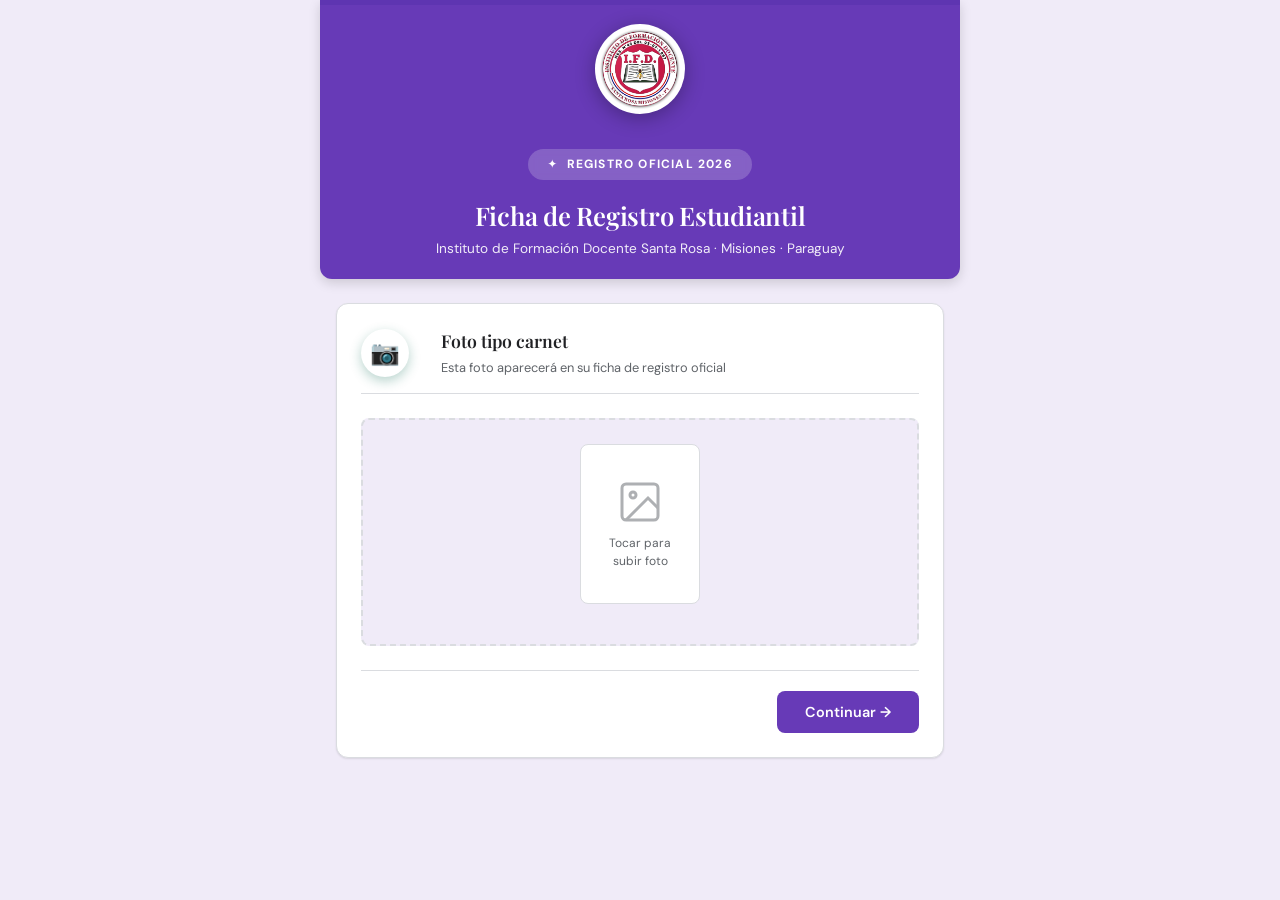
==== index.html @ 24f9da7d "agregado index" ====
<!DOCTYPE html>
<html lang="es">
<head>
    <meta charset="UTF-8">
    <meta name="viewport" content="width=device-width, initial-scale=1.0">
    <title>Ficha de Registro Estudiantil 2026 — IFDSR</title>
    <link rel="preconnect" href="https://fonts.googleapis.com">
    <link rel="preconnect" href="https://fonts.gstatic.com" crossorigin>
    <link href="https://fonts.googleapis.com/css2?family=DM+Sans:wght@400;500;600;700&family=Playfair+Display:wght@600;700&display=swap" rel="stylesheet">
    <link rel="stylesheet" href="Styles/ficha.css">
    <style>
        /* Mejoras adicionales */
        .header-logo {
            width: 90px;
            height: 90px;
            border-radius: 50%;
            object-fit: cover;
            border: 4px solid rgba(255,255,255,0.5);
            background: white;
            box-shadow: 0 4px 20px rgba(0,0,0,0.3);
            margin-bottom: 1rem;
        }
        
        .header-badge {
            display: inline-flex;
            align-items: center;
            gap: 0.5rem;
            background: rgba(255,255,255,0.2);
            padding: 0.4rem 1.2rem;
            border-radius: 9999px;
            font-size: 0.75rem;
            font-weight: 700;
            letter-spacing: 0.1em;
            text-transform: uppercase;
            margin-bottom: 1rem;
            backdrop-filter: blur(4px);
        }
        
        .section-icon {
            width: 48px;
            height: 48px;
            border-radius: 50%;
            background: linear-gradient(135deg, var(--verde), var(--verde-oscuro));
            display: flex;
            align-items: center;
            justify-content: center;
            font-size: 1.5rem;
            margin-right: 1rem;
            box-shadow: 0 4px 12px rgba(15,110,86,0.3);
        }
        
        .foto-upload {
            cursor: pointer;
            transition: transform 0.3s;
        }
        
        .foto-upload:hover {
            transform: scale(1.02);
        }
        
        .btn-primary, .btn-gold {
            position: relative;
            overflow: hidden;
        }
        
        .btn-primary::after, .btn-gold::after {
            content: '';
            position: absolute;
            top: 50%;
            left: 50%;
            width: 0;
            height: 0;
            border-radius: 50%;
            background: rgba(255,255,255,0.3);
            transform: translate(-50%, -50%);
            transition: width 0.6s, height 0.6s;
        }
        
        .btn-primary:active::after, .btn-gold:active::after {
            width: 300px;
            height: 300px;
        }
        
        .field-group {
            animation: slideIn 0.3s ease;
        }
        
        @keyframes slideIn {
            from {
                opacity: 0;
                transform: translateX(-10px);
            }
            to {
                opacity: 1;
                transform: translateX(0);
            }
        }
        
        .success-banner {
            animation: slideDown 0.5s ease;
        }
        
        @keyframes slideDown {
            from {
                opacity: 0;
                transform: translateY(-20px);
            }
            to {
                opacity: 1;
                transform: translateY(0);
            }
        }
        
        .result-card {
            animation: fadeUp 0.5s ease;
        }
        
        @keyframes fadeUp {
            from {
                opacity: 0;
                transform: translateY(30px);
            }
            to {
                opacity: 1;
                transform: translateY(0);
            }
        }
    </style>
</head>
<body>
    <!-- Header -->
    <header class="header">
        <div class="header-logo-wrap">
            <img src="logo-ifd.png" alt="IFDSR Logo" class="header-logo" onerror="this.src='https://via.placeholder.com/90/0F6E56/FFFFFF?text=IFDSR'">
        </div>
        <div class="header-badge">
            <span>✦</span>
            <span>Registro Oficial 2026</span>
        </div>
        <h1>Ficha de Registro Estudiantil</h1>
        <h2>Instituto de Formación Docente Santa Rosa · Misiones · Paraguay</h2>
    </header>

    <!-- Progress Bar -->
    <div class="progress-bar">
        <div class="step-pill active" data-step="1">
            <span>📷</span>
            <span>Foto</span>
        </div>
        <div class="step-connector"></div>
        <div class="step-pill" data-step="2">
            <span>👤</span>
            <span>Personales</span>
        </div>
        <div class="step-connector"></div>
        <div class="step-pill" data-step="3">
            <span>🎓</span>
            <span>Académicos</span>
        </div>
    </div>

    <!-- Main Content -->
    <main class="main">
        <!-- Success Banner -->
        <div class="success-banner" id="successBanner">
            <div class="success-icon">✓</div>
            <div>
                <strong>¡Registro completado exitosamente!</strong><br>
                Revisá tu información y guardá o imprimí esta ficha.
            </div>
        </div>

        <!-- Step 1: Foto -->
        <section class="form-step active" id="step1">
            <div class="section-header">
                <div class="section-icon">📷</div>
                <div>
                    <div class="section-title">Foto tipo carnet</div>
                    <div class="section-sub">Esta foto aparecerá en su ficha de registro oficial</div>
                </div>
            </div>

            <div class="foto-area" id="fotoArea">
                <div class="foto-upload">
                    <input type="file" id="fotoInput" accept="image/jpeg,image/png" capture="user">
                    <img id="fotoPreview" alt="Vista previa">
                    <div class="foto-placeholder">
                        <svg width="48" height="48" viewBox="0 0 24 24" fill="none" stroke="currentColor" stroke-width="1.5">
                            <rect x="3" y="3" width="18" height="18" rx="2" ry="2"></rect>
                            <circle cx="8.5" cy="8.5" r="1.5"></circle>
                            <polyline points="21 15 16 10 5 21"></polyline>
                        </svg>
                        <div>Tocar para<br>subir foto</div>
                    </div>
                </div>
                <div class="foto-hint">
                    <strong>JPG / PNG · 5MB máx.</strong><br>
                    ✅ Fondo neutro (blanco o gris claro)<br>
                    ✅ Buena iluminación · Rostro visible y centrado<br>
                    ✅ Expresión neutra · Sin lentes oscuros ni gorros<br>
                    ✅ Ropa formal o semiformal
                </div>
            </div>

            <div class="nav-buttons">
                <div></div>
                <button type="button" class="btn btn-primary" onclick="nextStep(2)">
                    Continuar →
                </button>
            </div>
        </section>

        <!-- Step 2: Datos Personales -->
        <section class="form-step" id="step2">
            <div class="section-header">
                <div class="section-icon">👤</div>
                <div>
                    <div class="section-title">I. Datos Personales</div>
                    <div class="section-sub">Completar según Cédula de Identidad</div>
                </div>
            </div>

            <form id="formPersonales">
                <div class="field-group">
                    <label>Apellido y nombre completo <span class="req">*</span></label>
                    <input type="text" id="apellidoNombre" required placeholder="Ingrese su nombre completo">
                    <div class="field-error" id="error-apellidoNombre">Este campo es obligatorio</div>
                </div>

                <div class="field-row">
                    <div class="field-group">
                        <label>N.º de Cédula de Identidad <span class="req">*</span></label>
                        <input type="text" id="ci" required placeholder="Ej: 1234567" maxlength="8">
                        <div class="field-error" id="error-ci">Ingrese entre 6 y 8 dígitos</div>
                    </div>
                    <div class="field-group">
                        <label>Edad <span class="req">*</span></label>
                        <input type="number" id="edad" required placeholder="Ej: 20" min="16" max="80">
                        <div class="field-error" id="error-edad">Ingrese su edad (16–80)</div>
                    </div>
                </div>

                <div class="field-group">
                    <label>Fecha de nacimiento <span class="req">*</span></label>
                    <input type="date" id="fechaNacimiento" required>
                    <div class="field-error" id="error-fechaNacimiento">Seleccione su fecha de nacimiento</div>
                </div>

                <div class="field-group">
                    <label>Sexo <span class="req">*</span></label>
                    <div class="radio-group">
                        <div class="radio-option">
                            <input type="radio" id="sexoFemenino" name="sexo" value="Femenino">
                            <label for="sexoFemenino">
                                <span class="radio-dot"></span>
                                Femenino
                            </label>
                        </div>
                        <div class="radio-option">
                            <input type="radio" id="sexoMasculino" name="sexo" value="Masculino">
                            <label for="sexoMasculino">
                                <span class="radio-dot"></span>
                                Masculino
                            </label>
                        </div>
                    </div>
                    <div class="field-error" id="error-sexo">Seleccione una opción</div>
                </div>

                <div class="field-row">
                    <div class="field-group">
                        <label>Nacionalidad <span class="req">*</span></label>
                        <input type="text" id="nacionalidad" required placeholder="Ej: Paraguaya">
                        <div class="field-error" id="error-nacionalidad">Ingrese su nacionalidad</div>
                    </div>
                    <div class="field-group">
                        <label>Ciudad / Distrito <span class="req">*</span></label>
                        <input type="text" id="ciudad" required placeholder="Ej: Santa Rosa">
                        <div class="field-error" id="error-ciudad">Ingrese su ciudad</div>
                    </div>
                </div>

                <div class="field-group">
                    <label>Departamento <span class="req">*</span></label>
                    <select id="departamento" required>
                        <option value="">— Seleccionar —</option>
                        <option value="Alto Paraná">Alto Paraná</option>
                        <option value="Amambay">Amambay</option>
                        <option value="Boquerón">Boquerón</option>
                        <option value="Caaguazú">Caaguazú</option>
                        <option value="Caazapá">Caazapá</option>
                        <option value="Canindeyú">Canindeyú</option>
                        <option value="Capital (Asunción)">Capital (Asunción)</option>
                        <option value="Concepción">Concepción</option>
                        <option value="Cordillera">Cordillera</option>
                        <option value="Guairá">Guairá</option>
                        <option value="Itapúa">Itapúa</option>
                        <option value="Misiones">Misiones</option>
                        <option value="Ñeembucú">Ñeembucú</option>
                        <option value="Paraguarí">Paraguarí</option>
                        <option value="Presidente Hayes">Presidente Hayes</option>
                        <option value="San Pedro">San Pedro</option>
                    </select>
                    <div class="field-error" id="error-departamento">Seleccione su departamento</div>
                </div>

                <div class="field-group">
                    <label>Número de celular <span class="req">*</span></label>
                    <input type="tel" id="celular" required placeholder="Ej: 0981 123 456">
                    <div class="field-error" id="error-celular">Ingrese su número de celular</div>
                </div>

                <div class="field-group">
                    <label>Correo electrónico personal <span class="req">*</span></label>
                    <input type="email" id="emailPersonal" required placeholder="ejemplo@correo.com">
                    <div class="field-error" id="error-emailPersonal">Ingrese un correo válido</div>
                </div>

                <div class="field-group">
                    <label>Correo institucional <span style="color: var(--texto-muted); font-weight: 400;">(si ya posee)</span></label>
                    <input type="email" id="emailInstitucional" placeholder="ejemplo@ifdsr.edu.py">
                </div>

                <div class="nav-buttons">
                    <button type="button" class="btn btn-outline" onclick="prevStep(1)">
                        ← Volver
                    </button>
                    <button type="button" class="btn btn-primary" onclick="nextStep(3)">
                        Continuar →
                    </button>
                </div>
            </form>
        </section>

        <!-- Step 3: Datos Académicos -->
        <section class="form-step" id="step3">
            <div class="section-header">
                <div class="section-icon">🎓</div>
                <div>
                    <div class="section-title">II. Datos Académicos</div>
                    <div class="section-sub">Seleccione su carrera, cohorte y turno</div>
                </div>
            </div>

            <form id="formAcademicos">
                <div class="field-group">
                    <label>Carrera <span class="req">*</span></label>
                    <select id="carrera" required>
                        <option value="">— Seleccionar carrera —</option>
                        <option value="Profesorado EEB 1.º y 2.º Ciclo">Profesorado EEB 1.º y 2.º Ciclo</option>
                        <option value="Profesorado de Educación Física y Salud">Profesorado de Educación Física y Salud</option>
                        <option value="Especialización en Ciencias Naturales">Especialización en Ciencias Naturales</option>
                        <option value="Especialización en Artes — Cohorte 2025-2026">Especialización en Artes — Cohorte 2025-2026</option>
                        <option value="Especialización en Artes — Cohorte 2026-2027">Especialización en Artes — Cohorte 2026-2027</option>
                        <option value="Especialización en Matemáticas">Especialización en Matemáticas</option>
                        <option value="Habilitación Pedagógica para Profesionales — Cohorte 2025-2026">Habilitación Pedagógica para Profesionales — Cohorte 2025-2026</option>
                        <option value="Habilitación Pedagógica para Profesionales — Cohorte 2026-2027">Habilitación Pedagógica para Profesionales — Cohorte 2026-2027</option>
                        <option value="Técnico en Gestión Educativa">Técnico en Gestión Educativa</option>
                        <option value="Técnico Docente en Integración Pedagógica TIC">Técnico Docente en Integración Pedagógica TIC</option>
                    </select>
                    <div class="field-error" id="error-carrera">Seleccione su carrera</div>
                </div>

                <div class="field-group">
                    <label>Cohorte <span class="req">*</span></label>
                    <div class="radio-group">
                        <div class="radio-option">
                            <input type="radio" id="cohorte2025" name="cohorte" value="2025-2026">
                            <label for="cohorte2025">
                                <span class="radio-dot"></span>
                                2025-2026
                            </label>
                        </div>
                        <div class="radio-option">
                            <input type="radio" id="cohorte2026" name="cohorte" value="2026-2027">
                            <label for="cohorte2026">
                                <span class="radio-dot"></span>
                                2026-2027
                            </label>
                        </div>
                    </div>
                    <div class="field-error" id="error-cohorte">Seleccione una cohorte</div>
                </div>

                <div class="field-group">
                    <label>Turno <span class="req">*</span></label>
                    <div class="radio-group">
                        <div class="radio-option">
                            <input type="radio" id="turnoTarde" name="turno" value="Tarde">
                            <label for="turnoTarde">
                                <span class="radio-dot"></span>
                                Tarde
                            </label>
                        </div>
                        <div class="radio-option">
                            <input type="radio" id="turnoNoche" name="turno" value="Noche">
                            <label for="turnoNoche">
                                <span class="radio-dot"></span>
                                Noche
                            </label>
                        </div>
                        <div class="radio-option">
                            <input type="radio" id="turnoTardeNoche" name="turno" value="Tarde/Noche">
                            <label for="turnoTardeNoche">
                                <span class="radio-dot"></span>
                                Tarde/Noche
                            </label>
                        </div>
                    </div>
                    <div class="field-error" id="error-turno">Seleccione un turno</div>
                </div>

                <div class="nav-buttons">
                    <button type="button" class="btn btn-outline" onclick="prevStep(2)">
                        ← Volver
                    </button>
                    <button type="button" class="btn btn-gold" id="btnConfirmar" onclick="confirmarRegistro()">
                        ✓ Confirmar registro
                    </button>
                </div>
            </form>
        </section>

        <!-- Result Card -->
        <div class="result-card" id="resultCard">
            <div class="result-header">
                <img id="resultFoto" class="result-foto" src="" alt="Foto">
                <div class="result-info">
                    <div class="result-name" id="resultNombre"></div>
                    <div class="result-ci" id="resultCI"></div>
                    <div class="result-carrera" id="resultCarrera"></div>
                </div>
            </div>
            <div class="result-body">
                <div class="result-section-title">Datos Personales</div>
                <div class="result-grid">
                    <div class="result-field">
                        <label>C.I.</label>
                        <p id="resCI"></p>
                    </div>
                    <div class="result-field">
                        <label>Fecha Nac.</label>
                        <p id="resFechaNac"></p>
                    </div>
                    <div class="result-field">
                        <label>Edad</label>
                        <p id="resEdad"></p>
                    </div>
                    <div class="result-field">
                        <label>Sexo</label>
                        <p id="resSexo"></p>
                    </div>
                    <div class="result-field">
                        <label>Nacionalidad</label>
                        <p id="resNacionalidad"></p>
                    </div>
                    <div class="result-field">
                        <label>Ciudad</label>
                        <p id="resCiudad"></p>
                    </div>
                    <div class="result-field">
                        <label>Departamento</label>
                        <p id="resDepartamento"></p>
                    </div>
                    <div class="result-field">
                        <label>Celular</label>
                        <p id="resCelular"></p>
                    </div>
                    <div class="result-field">
                        <label>Email</label>
                        <p id="resEmail"></p>
                    </div>
                </div>

                <div class="result-section-title">Datos Académicos</div>
                <div class="result-grid">
                    <div class="result-field">
                        <label>Carrera</label>
                        <p id="resCarrera"></p>
                    </div>
                    <div class="result-field">
                        <label>Cohorte</label>
                        <p id="resCohorte"></p>
                    </div>
                    <div class="result-field">
                        <label>Turno</label>
                        <p id="resTurno"></p>
                    </div>
                </div>
            </div>
            <div class="result-actions">
                <button type="button" class="btn btn-outline" onclick="nuevaFicha()">
                    ✏️ Nueva ficha
                </button>
                <button type="button" class="btn btn-primary" onclick="imprimirFicha()">
                    🖨️ Imprimir ficha
                </button>
            </div>
            <div class="print-note">
                Instituto de Formación Docente Santa Rosa · Misiones, Paraguay · Registro 2026
            </div>
        </div>
    </main>

    <script>
        // ============================================
        // CONFIGURACIÓN - REEMPLAZAR CON TU URL
        // ============================================
        const SCRIPT_URL = 'https://script.google.com/macros/s/TU_ID_DE_SCRIPT_AQUI/exec';
        
        let currentStep = 1;
        let fotoBase64 = '';

        // ============================================
        // NAVEGACIÓN
        // ============================================
        function nextStep(step) {
            if (step === 2 && !validateStep1()) return;
            if (step === 3 && !validateStep2()) return;

            document.querySelectorAll('.form-step').forEach(s => s.classList.remove('active'));
            document.querySelectorAll('.step-pill').forEach(p => {
                p.classList.remove('active', 'done');
                if (parseInt(p.dataset.step) < step) p.classList.add('done');
                if (parseInt(p.dataset.step) === step) p.classList.add('active');
            });

            document.getElementById('step' + step).classList.add('active');
            currentStep = step;
            window.scrollTo({ top: 0, behavior: 'smooth' });
        }

        function prevStep(step) {
            nextStep(step);
        }

        // ============================================
        // VALIDACIÓN
        // ============================================
        function validateStep1() {
            if (!fotoBase64) {
                alert('Por favor, subí una foto');
                return false;
            }
            return true;
        }

        function validateStep2() {
            let valid = true;
            const fields = ['apellidoNombre', 'ci', 'edad', 'fechaNacimiento', 'sexo', 'nacionalidad', 'ciudad', 'departamento', 'celular', 'emailPersonal'];
            
            fields.forEach(field => {
                const input = document.getElementById(field);
                const error = document.getElementById('error-' + field);
                
                if (field === 'sexo') {
                    if (!document.querySelector('input[name="sexo"]:checked')) {
                        error.classList.add('show');
                        valid = false;
                    } else {
                        error.classList.remove('show');
                    }
                } else {
                    if (!input.value.trim()) {
                        error.classList.add('show');
                        input.classList.add('invalid');
                        valid = false;
                    } else {
                        error.classList.remove('show');
                        input.classList.remove('invalid');
                    }
                }
            });

            return valid;
        }

        // ============================================
        // FOTO UPLOAD
        // ============================================
        document.getElementById('fotoInput').addEventListener('change', function(e) {
            const file = e.target.files[0];
            if (!file) return;

            if (file.size > 5 * 1024 * 1024) {
                alert('La foto no debe superar los 5MB');
                return;
            }

            const reader = new FileReader();
            reader.onload = function(e) {
                fotoBase64 = e.target.result;
                const preview = document.getElementById('fotoPreview');
                preview.src = fotoBase64;
                document.getElementById('fotoArea').classList.add('has-photo');
            };
            reader.readAsDataURL(file);
        });

        // ============================================
        // CONFIRMAR REGISTRO
        // ============================================
        async function confirmarRegistro() {
            if (!validateStep3()) return;

            const btn = document.getElementById('btnConfirmar');
            const originalText = btn.innerHTML;
            btn.innerHTML = '<span class="spinner"></span> Guardando...';
            btn.disabled = true;

            const data = {
                action: 'registrarEstudiante',
                foto: fotoBase64,
                apellidoNombre: document.getElementById('apellidoNombre').value,
                ci: document.getElementById('ci').value,
                edad: document.getElementById('edad').value,
                fechaNacimiento: document.getElementById('fechaNacimiento').value,
                sexo: document.querySelector('input[name="sexo"]:checked').value,
                nacionalidad: document.getElementById('nacionalidad').value,
                ciudad: document.getElementById('ciudad').value,
                departamento: document.getElementById('departamento').value,
                celular: document.getElementById('celular').value,
                emailPersonal: document.getElementById('emailPersonal').value,
                emailInstitucional: document.getElementById('emailInstitucional').value,
                carrera: document.getElementById('carrera').value,
                cohorte: document.querySelector('input[name="cohorte"]:checked').value,
                turno: document.querySelector('input[name="turno"]:checked').value
            };

            try {
                const response = await fetch(SCRIPT_URL, {
                    method: 'POST',
                    body: JSON.stringify(data)
                });

                const result = await response.json();

                if (result.success) {
                    mostrarResultado(data);
                    document.getElementById('successBanner').classList.add('show');
                } else {
                    alert('Error: ' + result.message);
                }
            } catch (error) {
                alert('Error de conexión: ' + error.message);
            } finally {
                btn.innerHTML = originalText;
                btn.disabled = false;
            }
        }

        function validateStep3() {
            let valid = true;
            const fields = ['carrera', 'cohorte', 'turno'];
            
            fields.forEach(field => {
                if (field === 'cohorte' || field === 'turno') {
                    if (!document.querySelector('input[name="' + field + '"]:checked')) {
                        document.getElementById('error-' + field).classList.add('show');
                        valid = false;
                    } else {
                        document.getElementById('error-' + field).classList.remove('show');
                    }
                } else {
                    if (!document.getElementById(field).value) {
                        document.getElementById('error-' + field).classList.add('show');
                        valid = false;
                    } else {
                        document.getElementById('error-' + field).classList.remove('show');
                    }
                }
            });

            return valid;
        }

        function mostrarResultado(data) {
            document.getElementById('resultFoto').src = data.foto;
            document.getElementById('resultNombre').textContent = data.apellidoNombre;
            document.getElementById('resultCI').textContent = 'C.I.: ' + data.ci;
            document.getElementById('resultCarrera').textContent = data.carrera;

            document.getElementById('resCI').textContent = data.ci;
            document.getElementById('resFechaNac').textContent = formatDate(data.fechaNacimiento);
            document.getElementById('resEdad').textContent = data.edad;
            document.getElementById('resSexo').textContent = data.sexo;
            document.getElementById('resNacionalidad').textContent = data.nacionalidad;
            document.getElementById('resCiudad').textContent = data.ciudad;
            document.getElementById('resDepartamento').textContent = data.departamento;
            document.getElementById('resCelular').textContent = data.celular;
            document.getElementById('resEmail').textContent = data.emailPersonal;
            document.getElementById('resCarrera').textContent = data.carrera;
            document.getElementById('resCohorte').textContent = data.cohorte;
            document.getElementById('resTurno').textContent = data.turno;

            document.querySelectorAll('.form-step').forEach(s => s.style.display = 'none');
            document.querySelector('.progress-bar').style.display = 'none';
            document.getElementById('resultCard').classList.add('show');
            
            window.scrollTo({ top: 0, behavior: 'smooth' });
        }

        function formatDate(dateStr) {
            const [year, month, day] = dateStr.split('-');
            return day + '/' + month + '/' + year;
        }

        function nuevaFicha() {
            location.reload();
        }

        function imprimirFicha() {
            window.print();
        }

        // ============================================
        // VALIDACIONES EN TIEMPO REAL
        // ============================================
        document.querySelectorAll('input, select, textarea').forEach(input => {
            input.addEventListener('input', function() {
                this.classList.remove('invalid');
                const error = document.getElementById('error-' + this.id);
                if (error) error.classList.remove('show');
            });
        });
    </script>
</body>
</html>
---- Styles/ficha.css ----
/* ============================================
IFDSR — Ficha de Registro Estudiantil 2026
Estilo Google Forms - Compacto y Profesional
============================================ */

/* ── VARIABLES GLOBALES ── */
:root {
  --google-purple:     #673ab7;
  --google-purple-dark:#5e35b1;
  --google-bg:         #f0ebf8;
  --texto:             #202124;
  --texto-muted:       #5f6368;
  --borde:             #dadce0;
  --fondo:             #ffffff;
  --error:             #d93025;
  --success:           #188038;
  --shadow:            0 1px 2px rgba(0,0,0,0.1);
  --shadow-lg:         0 4px 12px rgba(0,0,0,0.15);
  --radius:            8px;
  --radius-lg:         12px;
  --font-sans:         'DM Sans', system-ui, -apple-system, sans-serif;
  --font-serif:        'Playfair Display', Georgia, serif;
  }
  
  /* ── RESET ── */
  *, *::before, *::after { box-sizing: border-box; margin: 0; padding: 0; }
  html { scroll-behavior: smooth; }
  body {
  font-family: var(--font-sans);
  background: var(--google-bg);
  color: var(--texto);
  line-height: 1.5;
  }
  
  /* ── HEADER COMPACTO - Estilo Google Forms ── */
  .header {
  background: var(--google-purple);
  color: white;
  padding: 1.5rem 2rem 1.25rem;
  border-radius: 0 0 var(--radius-lg) var(--radius-lg);
  text-align: center;
  margin: 0 auto 1.5rem;
  box-shadow: var(--shadow-lg);
  max-width: 640px;
  position: relative;
  }
  
  .header::before {
  content: '';
  position: absolute;
  top: 0;
  left: 0;
  right: 0;
  height: 5px;
  background: var(--google-purple-dark);
  }
  
  .header-logo-wrap {
  margin-bottom: 0.75rem;
  }
  
  .header-logo {
  width: 60px;
  height: 60px;
  border-radius: 50%;
  object-fit: cover;
  border: 3px solid rgba(255,255,255,0.9);
  background: white;
  box-shadow: 0 2px 8px rgba(0,0,0,0.2);
  }
  
  .header-badge {
  display: inline-flex;
  align-items: center;
  gap: 0.4rem;
  background: rgba(255,255,255,0.15);
  border-radius: 9999px;
  padding: 0.35rem 1rem;
  font-size: 0.7rem;
  font-weight: 700;
  letter-spacing: 0.1em;
  text-transform: uppercase;
  margin-bottom: 0.75rem;
  }
  
  .header h1 {
  font-family: var(--font-serif);
  font-size: 1.6rem;
  font-weight: 600;
  margin-bottom: 0.3rem;
  letter-spacing: -0.01em;
  }
  
  .header h2 {
  font-size: 0.85rem;
  font-weight: 400;
  opacity: 0.9;
  }
  
  /* ── OCULTAR PROGRESS BAR ── */
  .progress-bar {
  display: none !important;
  }
  
  /* ── MAIN ── */
  .main {
  max-width: 640px;
  margin: 0 auto;
  padding: 0 1rem 2rem;
  }
  
  /* ── SECTIONS ── */
  .form-step {
  display: none;
  background: var(--fondo);
  border-radius: var(--radius-lg);
  padding: 1.5rem;
  box-shadow: var(--shadow);
  border: 1px solid var(--borde);
  animation: fadeUp 0.3s ease;
  margin-bottom: 1rem;
  }
  
  .form-step.active { display: block; }
  
  @keyframes fadeUp {
  from { opacity: 0; transform: translateY(15px); }
  to { opacity: 1; transform: translateY(0); }
  }
  
  /* ── SECTION HEADER ── */
  .section-header {
  display: flex;
  align-items: center;
  gap: 1rem;
  margin-bottom: 1.5rem;
  padding-bottom: 1rem;
  border-bottom: 1px solid var(--borde);
  }
  
  .section-icon {
  width: 40px;
  height: 40px;
  border-radius: 50%;
  background: var(--google-purple);
  color: white;
  display: flex;
  align-items: center;
  justify-content: center;
  font-size: 1.3rem;
  flex-shrink: 0;
  }
  
  .section-num { display: none; }
  
  .section-title {
  font-family: var(--font-serif);
  font-size: 1.1rem;
  font-weight: 600;
  color: var(--texto);
  margin-bottom: 0.2rem;
  }
  
  .section-sub {
  font-size: 0.8rem;
  color: var(--texto-muted);
  }
  
  /* ── FIELD GROUPS ── */
  .field-group {
  margin-bottom: 1.2rem;
  }
  
  .field-row {
  display: grid;
  grid-template-columns: 1fr 1fr;
  gap: 1rem;
  }
  
  label {
  display: block;
  font-size: 0.8rem;
  font-weight: 600;
  color: var(--texto-muted);
  margin-bottom: 0.4rem;
  }
  
  label .req { color: var(--error); margin-left: 2px; }
  
  /* ── INPUTS ── */
  input[type="text"],
  input[type="email"],
  input[type="tel"],
  input[type="date"],
  input[type="number"],
  select,
  textarea {
  width: 100%;
  padding: 0.7rem 0.9rem;
  border: 1px solid var(--borde);
  border-radius: var(--radius);
  font-size: 0.9rem;
  font-family: inherit;
  color: var(--texto);
  background: var(--fondo);
  transition: all 0.2s;
  }
  
  input::placeholder { color: var(--texto-muted); opacity: 0.7; }
  
  input:hover, select:hover, textarea:hover { 
  border-color: var(--google-purple); 
  }
  
  input:focus, select:focus, textarea:focus {
  outline: none;
  border-width: 2px;
  border-color: var(--google-purple);
  padding: calc(0.7rem - 1px) calc(0.9rem - 1px);
  }
  
  select {
  background-image: url("data:image/svg+xml,%3Csvg xmlns='http://www.w3.org/2000/svg' width='16' height='16' viewBox='0 0 24 24' fill='none' stroke='%235f6368' stroke-width='2'%3E%3Cpolyline points='6 9 12 15 18 9'/%3E%3C/svg%3E");
  background-repeat: no-repeat;
  background-position: right 0.7rem center;
  background-size: 16px;
  padding-right: 2.5rem;
  cursor: pointer;
  }
  
  /* ── FIELD ERROR ── */
  .field-error {
  font-size: 0.75rem;
  color: var(--error);
  margin-top: 0.3rem;
  display: none;
  }
  
  .field-error.show { display: block; }
  
  /* ── RADIO BUTTONS ── */
  .radio-group { 
  display: flex; 
  gap: 0.6rem; 
  flex-wrap: wrap;
  margin-top: 0.4rem;
  }
  
  .radio-option input[type="radio"] {
  position: absolute; 
  opacity: 0; 
  width: 0; 
  height: 0;
  }
  
  .radio-option label {
  display: flex;
  align-items: center;
  gap: 0.5rem;
  padding: 0.6rem 1rem;
  border: 1px solid var(--borde);
  border-radius: var(--radius);
  cursor: pointer;
  font-size: 0.85rem;
  font-weight: 500;
  transition: all 0.2s;
  background: var(--fondo);
  margin: 0;
  user-select: none;
  }
  
  .radio-option label:hover {
  border-color: var(--google-purple);
  background: var(--google-bg);
  }
  
  .radio-option input:checked + label {
  border: 2px solid var(--google-purple);
  background: rgba(103,58,183,0.08);
  color: var(--google-purple);
  padding: calc(0.6rem - 1px) calc(1rem - 1px);
  }
  
  .radio-dot {
  width: 14px; 
  height: 14px;
  border-radius: 50%;
  border: 2px solid currentColor;
  display: flex; 
  align-items: center; 
  justify-content: center;
  flex-shrink: 0;
  }
  
  .radio-option input:checked + label .radio-dot::after {
  content: '';
  width: 6px; 
  height: 6px;
  border-radius: 50%;
  background: var(--google-purple);
  }
  
  /* ── FOTO UPLOAD ── */
  .foto-area {
  text-align: center;
  padding: 1.5rem 1rem;
  background: var(--google-bg);
  border-radius: var(--radius);
  border: 2px dashed var(--borde);
  margin: 1rem 0 1.25rem;
  }
  
  .foto-upload {
  position: relative;
  width: 120px; 
  height: 160px;
  margin: 0 auto 1rem;
  border-radius: var(--radius);
  background: var(--fondo);
  border: 1px solid var(--borde);
  display: flex;
  align-items: center;
  justify-content: center;
  cursor: pointer;
  overflow: hidden;
  transition: all 0.2s;
  }
  
  .foto-upload:hover {
  border-color: var(--google-purple);
  background: var(--google-bg);
  }
  
  .foto-upload input[type="file"] {
  position: absolute; 
  inset: 0;
  opacity: 0; 
  cursor: pointer;
  width: 100%; 
  height: 100%;
  }
  
  .foto-placeholder {
  color: var(--texto-muted);
  font-size: 0.75rem;
  text-align: center;
  padding: 0.5rem;
  pointer-events: none;
  }
  
  .foto-placeholder svg {
  display: block;
  margin: 0 auto 0.5rem;
  opacity: 0.5;
  }
  
  #fotoPreview {
  display: none;
  width: 100%; 
  height: 100%;
  object-fit: cover;
  }
  
  .foto-area.has-photo .foto-placeholder { display: none; }
  .foto-area.has-photo #fotoPreview { display: block; }
  
  .foto-hint { display: none; }
  
  /* ── NAV BUTTONS ── */
  .nav-buttons {
  display: flex;
  justify-content: space-between;
  align-items: center;
  margin-top: 1.5rem;
  padding-top: 1.25rem;
  border-top: 1px solid var(--borde);
  gap: 0.75rem;
  }
  
  /* ── BUTTONS ── */
  .btn {
  display: inline-flex;
  align-items: center;
  justify-content: center;
  gap: 0.5rem;
  padding: 0.75rem 1.75rem;
  border-radius: var(--radius);
  font-size: 0.9rem;
  font-weight: 600;
  cursor: pointer;
  border: none;
  transition: all 0.2s;
  text-decoration: none;
  font-family: inherit;
  }
  
  .btn-primary {
  background: var(--google-purple);
  color: white;
  }
  
  .btn-primary:hover {
  background: var(--google-purple-dark);
  box-shadow: 0 2px 8px rgba(103,58,183,0.4);
  }
  
  .btn-outline {
  background: transparent;
  border: 1px solid var(--google-purple);
  color: var(--google-purple);
  }
  
  .btn-outline:hover {
  background: rgba(103,58,183,0.08);
  }
  
  .btn-gold {
  background: var(--success);
  color: white;
  }
  
  .btn-gold:hover {
  background: #137333;
  box-shadow: 0 2px 8px rgba(24,128,56,0.4);
  }
  
  .spinner {
  width: 16px; 
  height: 16px;
  border: 2px solid rgba(255,255,255,0.3);
  border-top-color: white;
  border-radius: 50%;
  animation: spin 0.7s linear infinite;
  }
  
  @keyframes spin { to { transform: rotate(360deg); } }
  
  /* ── SUCCESS BANNER ── */
  .success-banner {
  background: #e6f4ea;
  border: 1px solid #ceead6;
  border-radius: var(--radius);
  padding: 1rem 1.25rem;
  margin-bottom: 1rem;
  display: none;
  align-items: center;
  gap: 0.75rem;
  font-size: 0.9rem;
  color: #137333;
  }
  
  .success-banner.show { display: flex; }
  
  .success-icon {
  width: 28px; 
  height: 28px;
  border-radius: 50%;
  background: var(--success);
  color: white;
  display: flex; 
  align-items: center; 
  justify-content: center;
  font-weight: 700; 
  font-size: 0.9rem;
  flex-shrink: 0;
  }
  
  /* ── RESULT CARD ── */
  .result-card {
  background: var(--fondo);
  border-radius: var(--radius-lg);
  overflow: hidden;
  box-shadow: var(--shadow);
  border: 1px solid var(--borde);
  display: none;
  animation: fadeUp 0.4s ease;
  }
  
  .result-card.show { display: block; }
  
  .result-header {
  background: var(--google-purple);
  color: white;
  padding: 1.5rem;
  display: flex;
  align-items: center;
  gap: 1.25rem;
  }
  
  .result-foto {
  width: 100px; 
  height: 133px;
  border-radius: var(--radius);
  object-fit: cover;
  border: 3px solid rgba(255,255,255,0.9);
  flex-shrink: 0;
  background: rgba(255,255,255,0.15);
  }
  
  .result-info { flex: 1; }
  
  .result-name {
  font-family: var(--font-serif);
  font-size: 1.25rem;
  font-weight: 600;
  margin-bottom: 0.3rem;
  }
  
  .result-ci { 
  font-size: 0.85rem; 
  opacity: 0.9; 
  margin-bottom: 0.2rem; 
  }
  
  .result-carrera { 
  font-size: 0.85rem; 
  opacity: 0.85; 
  }
  
  .result-body { padding: 1.5rem; }
  
  .result-section-title {
  font-size: 0.7rem;
  font-weight: 700;
  text-transform: uppercase;
  letter-spacing: 0.1em;
  color: var(--texto-muted);
  margin: 1.5rem 0 0.75rem;
  padding-bottom: 0.4rem;
  border-bottom: 1px solid var(--borde);
  }
  
  .result-section-title:first-child { margin-top: 0; }
  
  .result-grid {
  display: grid;
  grid-template-columns: repeat(2, 1fr);
  gap: 0.75rem 1.25rem;
  }
  
  .result-field label {
  font-size: 0.7rem;
  color: var(--texto-muted);
  text-transform: uppercase;
  letter-spacing: 0.05em;
  margin-bottom: 0.2rem;
  font-weight: 600;
  }
  
  .result-field p {
  font-size: 0.9rem;
  font-weight: 500;
  color: var(--texto);
  }
  
  .result-actions {
  padding: 1.25rem 1.5rem 1.5rem;
  display: flex;
  gap: 0.75rem;
  border-top: 1px solid var(--borde);
  background: var(--google-bg);
  }
  
  .print-note {
  text-align: center;
  font-size: 0.7rem;
  color: var(--texto-muted);
  padding: 0.5rem 1.5rem 1.25rem;
  font-style: italic;
  }
  
  /* ── RESPONSIVE ── */
  @media (max-width: 768px) {
  .header {
  padding: 1.25rem 1.5rem 1rem;
  }
  
  .header-logo {
  width: 50px;
  height: 50px;
  }
  
  .header h1 {
  font-size: 1.4rem;
  }
  
  .header h2 {
  font-size: 0.8rem;
  }
  
  .main {
  padding: 0 0.75rem 1.5rem;
  }
  
  .form-step {
  padding: 1.25rem;
  }
  
  .section-header {
  flex-direction: column;
  text-align: center;
  }
  
  .section-icon {
  width: 36px;
  height: 36px;
  font-size: 1.2rem;
  }
  
  .section-title {
  font-size: 1rem;
  }
  
  .field-row {
  grid-template-columns: 1fr;
  }
  
  .result-header {
  flex-direction: column;
  text-align: center;
  }
  
  .result-foto {
  width: 90px;
  height: 120px;
  }
  
  .result-name {
  font-size: 1.1rem;
  }
  
  .result-grid {
  grid-template-columns: 1fr;
  }
  
  .nav-buttons {
  flex-direction: column-reverse;
  }
  
  .nav-buttons .btn {
  width: 100%;
  }
  }
  
  @media (max-width: 480px) {
  .header {
  padding: 1rem 1.25rem 0.9rem;
  }
  
  .header-logo {
  width: 45px;
  height: 45px;
  }
  
  .header h1 {
  font-size: 1.25rem;
  }
  
  .header h2 {
  font-size: 0.75rem;
  }
  
  .foto-upload {
  width: 100px;
  height: 133px;
  }
  
  .btn {
  padding: 0.7rem 1.5rem;
  font-size: 0.85rem;
  }
  }
  
  /* ── PRINT ── */
  @media print {
  *, *::before, *::after { box-shadow: none !important; }
  body { background: white !important; }
  .header, .form-step, .nav-buttons, .success-banner { display: none !important; }
  .main { padding: 0 !important; }
  .result-card { display: block !important; box-shadow: none; }
  .result-header {
  background: #673ab7 !important;
  -webkit-print-color-adjust: exact !important;
  print-color-adjust: exact !important;
  }
  }
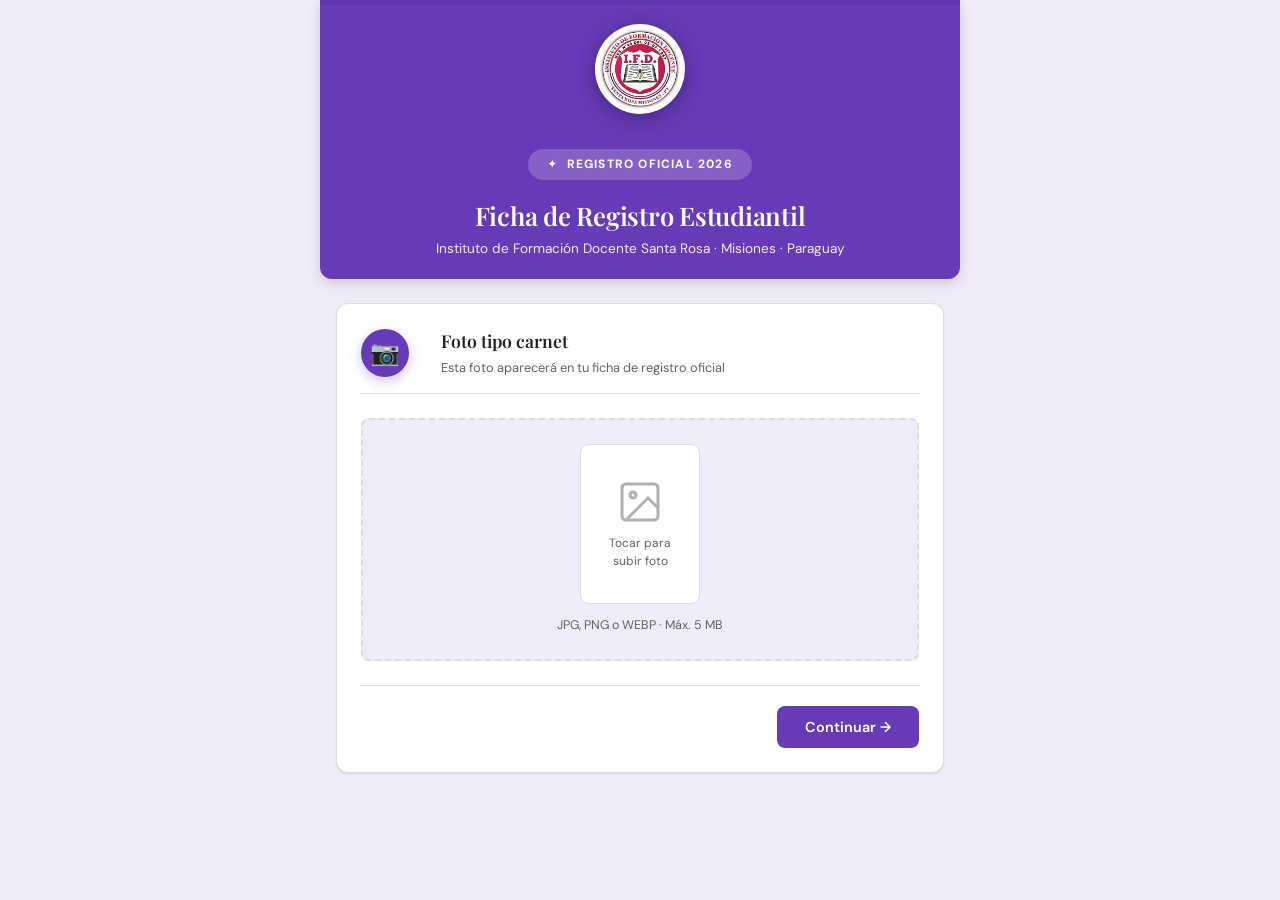
==== commit 4fa1cfca: "actualizacion" ====
--- a/index.html
+++ b/index.html
@@ -7,722 +7,734 @@
     <link rel="preconnect" href="https://fonts.googleapis.com">
     <link rel="preconnect" href="https://fonts.gstatic.com" crossorigin>
     <link href="https://fonts.googleapis.com/css2?family=DM+Sans:wght@400;500;600;700&family=Playfair+Display:wght@600;700&display=swap" rel="stylesheet">
+    <!-- Supabase SDK -->
+    <script src="https://cdn.jsdelivr.net/npm/@supabase/supabase-js@2"></script>
     <link rel="stylesheet" href="Styles/ficha.css">
     <style>
-        /* Mejoras adicionales */
         .header-logo {
-            width: 90px;
-            height: 90px;
-            border-radius: 50%;
-            object-fit: cover;
+            width: 90px; height: 90px;
+            border-radius: 50%; object-fit: cover;
             border: 4px solid rgba(255,255,255,0.5);
             background: white;
             box-shadow: 0 4px 20px rgba(0,0,0,0.3);
             margin-bottom: 1rem;
         }
-        
         .header-badge {
-            display: inline-flex;
-            align-items: center;
-            gap: 0.5rem;
+            display: inline-flex; align-items: center; gap: 0.5rem;
             background: rgba(255,255,255,0.2);
-            padding: 0.4rem 1.2rem;
-            border-radius: 9999px;
-            font-size: 0.75rem;
-            font-weight: 700;
-            letter-spacing: 0.1em;
-            text-transform: uppercase;
-            margin-bottom: 1rem;
-            backdrop-filter: blur(4px);
-        }
-        
+            padding: 0.4rem 1.2rem; border-radius: 9999px;
+            font-size: 0.75rem; font-weight: 700;
+            letter-spacing: 0.1em; text-transform: uppercase;
+            margin-bottom: 1rem; backdrop-filter: blur(4px);
+        }
         .section-icon {
-            width: 48px;
-            height: 48px;
-            border-radius: 50%;
-            background: linear-gradient(135deg, var(--verde), var(--verde-oscuro));
-            display: flex;
-            align-items: center;
-            justify-content: center;
-            font-size: 1.5rem;
-            margin-right: 1rem;
-            box-shadow: 0 4px 12px rgba(15,110,86,0.3);
-        }
-        
+            width: 48px; height: 48px; border-radius: 50%;
+            background: var(--google-purple);
+            display: flex; align-items: center; justify-content: center;
+            font-size: 1.5rem; margin-right: 1rem;
+            box-shadow: 0 4px 12px rgba(103,58,183,0.3);
+        }
+        /* ── FOTO AREA fix ── */
+        .foto-area {
+            text-align: center;
+            padding: 1.5rem 1rem;
+            background: var(--google-bg);
+            border-radius: var(--radius);
+            border: 2px dashed var(--borde);
+            margin: 0 0 1.25rem;
+            transition: border-color 0.2s;
+        }
+        .foto-area.dragover { border-color: var(--google-purple); background: rgba(103,58,183,0.05); }
         .foto-upload {
-            cursor: pointer;
-            transition: transform 0.3s;
-        }
-        
-        .foto-upload:hover {
-            transform: scale(1.02);
-        }
-        
-        .btn-primary, .btn-gold {
             position: relative;
-            overflow: hidden;
-        }
-        
+            width: 120px; height: 160px;
+            margin: 0 auto 0.75rem;
+            border-radius: var(--radius);
+            background: var(--fondo);
+            border: 1px solid var(--borde);
+            display: flex; align-items: center; justify-content: center;
+            cursor: pointer; overflow: hidden;
+            transition: all 0.2s;
+        }
+        .foto-upload:hover { border-color: var(--google-purple); background: var(--google-bg); transform: scale(1.02); }
+        .foto-upload input[type="file"] {
+            position: absolute; inset: 0;
+            opacity: 0; cursor: pointer;
+            width: 100%; height: 100%;
+        }
+        .foto-placeholder { color: var(--texto-muted); font-size: 0.75rem; text-align: center; padding: 0.5rem; pointer-events: none; }
+        .foto-placeholder svg { display: block; margin: 0 auto 0.5rem; opacity: 0.5; }
+        #fotoPreview { display: none; width: 100%; height: 100%; object-fit: cover; }
+        .foto-area.has-photo .foto-placeholder { display: none; }
+        .foto-area.has-photo #fotoPreview { display: block; }
+        .foto-area-label { font-size: 0.78rem; color: var(--texto-muted); }
+        .foto-change-btn {
+            margin-top: 0.5rem;
+            font-size: 0.75rem; color: var(--google-purple);
+            cursor: pointer; text-decoration: underline;
+            background: none; border: none; font-family: inherit;
+            display: none;
+        }
+        .foto-area.has-photo .foto-change-btn { display: inline-block; }
+
+        /* ── TOAST notificación ── */
+        #toast {
+            position: fixed; bottom: 1.5rem; left: 50%; transform: translateX(-50%) translateY(80px);
+            background: #1a1a2e; color: white;
+            padding: 0.85rem 1.5rem; border-radius: 9999px;
+            font-size: 0.88rem; font-weight: 500;
+            box-shadow: 0 8px 24px rgba(0,0,0,0.25);
+            transition: transform 0.4s cubic-bezier(0.34,1.56,0.64,1);
+            z-index: 9999; white-space: nowrap;
+            display: flex; align-items: center; gap: 0.6rem;
+        }
+        #toast.show { transform: translateX(-50%) translateY(0); }
+        #toast.toast-error { background: #c0392b; }
+        #toast.toast-success { background: #188038; }
+
+        /* ── Upload progress ── */
+        .upload-progress {
+            height: 3px; background: var(--borde); border-radius: 2px;
+            margin-top: 0.5rem; overflow: hidden; display: none;
+        }
+        .upload-progress.show { display: block; }
+        .upload-bar {
+            height: 100%; background: var(--google-purple);
+            width: 0%; transition: width 0.3s;
+        }
+
+        /* Botón animación */
+        .btn-primary, .btn-gold { position: relative; overflow: hidden; }
         .btn-primary::after, .btn-gold::after {
-            content: '';
-            position: absolute;
-            top: 50%;
-            left: 50%;
-            width: 0;
-            height: 0;
-            border-radius: 50%;
-            background: rgba(255,255,255,0.3);
+            content: ''; position: absolute;
+            top: 50%; left: 50%; width: 0; height: 0;
+            border-radius: 50%; background: rgba(255,255,255,0.3);
             transform: translate(-50%, -50%);
             transition: width 0.6s, height 0.6s;
         }
-        
-        .btn-primary:active::after, .btn-gold:active::after {
-            width: 300px;
-            height: 300px;
-        }
-        
-        .field-group {
-            animation: slideIn 0.3s ease;
-        }
-        
-        @keyframes slideIn {
-            from {
-                opacity: 0;
-                transform: translateX(-10px);
-            }
-            to {
-                opacity: 1;
-                transform: translateX(0);
-            }
-        }
-        
-        .success-banner {
-            animation: slideDown 0.5s ease;
-        }
-        
-        @keyframes slideDown {
-            from {
-                opacity: 0;
-                transform: translateY(-20px);
-            }
-            to {
-                opacity: 1;
-                transform: translateY(0);
-            }
-        }
-        
-        .result-card {
-            animation: fadeUp 0.5s ease;
-        }
-        
-        @keyframes fadeUp {
-            from {
-                opacity: 0;
-                transform: translateY(30px);
-            }
-            to {
-                opacity: 1;
-                transform: translateY(0);
-            }
-        }
+        .btn-primary:active::after, .btn-gold:active::after { width: 300px; height: 300px; }
+
+        @keyframes slideDown { from { opacity:0; transform:translateY(-20px); } to { opacity:1; transform:translateY(0); } }
+        .success-banner { animation: slideDown 0.5s ease; }
+
+        /* Campo inválido */
+        input.invalid, select.invalid { border-color: var(--error) !important; }
     </style>
 </head>
 <body>
-    <!-- Header -->
-    <header class="header">
-        <div class="header-logo-wrap">
-            <img src="logo-ifd.png" alt="IFDSR Logo" class="header-logo" onerror="this.src='https://via.placeholder.com/90/0F6E56/FFFFFF?text=IFDSR'">
-        </div>
-        <div class="header-badge">
-            <span>✦</span>
-            <span>Registro Oficial 2026</span>
-        </div>
-        <h1>Ficha de Registro Estudiantil</h1>
-        <h2>Instituto de Formación Docente Santa Rosa · Misiones · Paraguay</h2>
-    </header>
-
-    <!-- Progress Bar -->
-    <div class="progress-bar">
-        <div class="step-pill active" data-step="1">
-            <span>📷</span>
-            <span>Foto</span>
-        </div>
-        <div class="step-connector"></div>
-        <div class="step-pill" data-step="2">
-            <span>👤</span>
-            <span>Personales</span>
-        </div>
-        <div class="step-connector"></div>
-        <div class="step-pill" data-step="3">
-            <span>🎓</span>
-            <span>Académicos</span>
-        </div>
+
+<!-- Toast notificación -->
+<div id="toast"></div>
+
+<!-- Header -->
+<header class="header">
+    <div class="header-logo-wrap">
+        <img src="logo-ifd.png" alt="IFDSR Logo" class="header-logo"
+             onerror="this.src='https://placehold.co/90x90/673ab7/ffffff?text=IFDSR'">
     </div>
-
-    <!-- Main Content -->
-    <main class="main">
-        <!-- Success Banner -->
-        <div class="success-banner" id="successBanner">
-            <div class="success-icon">✓</div>
+    <div class="header-badge"><span>✦</span><span>Registro Oficial 2026</span></div>
+    <h1>Ficha de Registro Estudiantil</h1>
+    <h2>Instituto de Formación Docente Santa Rosa · Misiones · Paraguay</h2>
+</header>
+
+<!-- Progress Bar (oculta por CSS pero funcional) -->
+<div class="progress-bar">
+    <div class="step-pill active" data-step="1"><span>📷</span><span>Foto</span></div>
+    <div class="step-connector"></div>
+    <div class="step-pill" data-step="2"><span>👤</span><span>Personales</span></div>
+    <div class="step-connector"></div>
+    <div class="step-pill" data-step="3"><span>🎓</span><span>Académicos</span></div>
+</div>
+
+<main class="main">
+
+    <!-- Success Banner -->
+    <div class="success-banner" id="successBanner">
+        <div class="success-icon">✓</div>
+        <div>
+            <strong>¡Registro completado exitosamente!</strong><br>
+            Tu ficha fue enviada al coordinador. Guardá o imprimí esta copia.
+        </div>
+    </div>
+
+    <!-- ══ STEP 1: FOTO ══ -->
+    <section class="form-step active" id="step1">
+        <div class="section-header">
+            <div class="section-icon">📷</div>
             <div>
-                <strong>¡Registro completado exitosamente!</strong><br>
-                Revisá tu información y guardá o imprimí esta ficha.
-            </div>
-        </div>
-
-        <!-- Step 1: Foto -->
-        <section class="form-step active" id="step1">
-            <div class="section-header">
-                <div class="section-icon">📷</div>
-                <div>
-                    <div class="section-title">Foto tipo carnet</div>
-                    <div class="section-sub">Esta foto aparecerá en su ficha de registro oficial</div>
+                <div class="section-title">Foto tipo carnet</div>
+                <div class="section-sub">Esta foto aparecerá en tu ficha de registro oficial</div>
+            </div>
+        </div>
+
+        <!-- FOTO AREA con id correcto -->
+        <div class="foto-area" id="fotoArea">
+            <div class="foto-upload" id="fotoUpload">
+                <input type="file" id="fotoInput" accept="image/jpeg,image/png,image/webp">
+                <img id="fotoPreview" alt="Vista previa">
+                <div class="foto-placeholder">
+                    <svg width="48" height="48" viewBox="0 0 24 24" fill="none" stroke="currentColor" stroke-width="1.5">
+                        <rect x="3" y="3" width="18" height="18" rx="2" ry="2"></rect>
+                        <circle cx="8.5" cy="8.5" r="1.5"></circle>
+                        <polyline points="21 15 16 10 5 21"></polyline>
+                    </svg>
+                    <div>Tocar para<br>subir foto</div>
                 </div>
             </div>
-
-            <div class="foto-area" id="fotoArea">
-                <div class="foto-upload">
-                    <input type="file" id="fotoInput" accept="image/jpeg,image/png" capture="user">
-                    <img id="fotoPreview" alt="Vista previa">
-                    <div class="foto-placeholder">
-                        <svg width="48" height="48" viewBox="0 0 24 24" fill="none" stroke="currentColor" stroke-width="1.5">
-                            <rect x="3" y="3" width="18" height="18" rx="2" ry="2"></rect>
-                            <circle cx="8.5" cy="8.5" r="1.5"></circle>
-                            <polyline points="21 15 16 10 5 21"></polyline>
-                        </svg>
-                        <div>Tocar para<br>subir foto</div>
-                    </div>
+            <div class="foto-area-label">JPG, PNG o WEBP · Máx. 5 MB</div>
+            <button class="foto-change-btn" onclick="document.getElementById('fotoInput').click()">
+                Cambiar foto
+            </button>
+            <div class="upload-progress" id="uploadProgress">
+                <div class="upload-bar" id="uploadBar"></div>
+            </div>
+        </div>
+
+        <div class="nav-buttons">
+            <div></div>
+            <button type="button" class="btn btn-primary" onclick="nextStep(2)">
+                Continuar →
+            </button>
+        </div>
+    </section>
+
+    <!-- ══ STEP 2: DATOS PERSONALES ══ -->
+    <section class="form-step" id="step2">
+        <div class="section-header">
+            <div class="section-icon">👤</div>
+            <div>
+                <div class="section-title">I. Datos Personales</div>
+                <div class="section-sub">Completar según Cédula de Identidad</div>
+            </div>
+        </div>
+
+        <div class="field-group">
+            <label>Apellido y nombre completo <span class="req">*</span></label>
+            <input type="text" id="apellidoNombre" placeholder="Ingrese su nombre completo">
+            <div class="field-error" id="error-apellidoNombre">Este campo es obligatorio</div>
+        </div>
+
+        <div class="field-row">
+            <div class="field-group">
+                <label>N.º de Cédula de Identidad <span class="req">*</span></label>
+                <input type="text" id="ci" placeholder="Ej: 1234567" maxlength="8">
+                <div class="field-error" id="error-ci">Ingrese entre 6 y 8 dígitos</div>
+            </div>
+            <div class="field-group">
+                <label>Edad <span class="req">*</span></label>
+                <input type="number" id="edad" placeholder="Ej: 20" min="16" max="80">
+                <div class="field-error" id="error-edad">Ingrese su edad (16–80)</div>
+            </div>
+        </div>
+
+        <div class="field-group">
+            <label>Fecha de nacimiento <span class="req">*</span></label>
+            <input type="date" id="fechaNacimiento">
+            <div class="field-error" id="error-fechaNacimiento">Seleccione su fecha de nacimiento</div>
+        </div>
+
+        <div class="field-group">
+            <label>Sexo <span class="req">*</span></label>
+            <div class="radio-group">
+                <div class="radio-option">
+                    <input type="radio" id="sexoFemenino" name="sexo" value="Femenino">
+                    <label for="sexoFemenino"><span class="radio-dot"></span>Femenino</label>
                 </div>
-                <div class="foto-hint">
-                    <strong>JPG / PNG · 5MB máx.</strong><br>
-                    ✅ Fondo neutro (blanco o gris claro)<br>
-                    ✅ Buena iluminación · Rostro visible y centrado<br>
-                    ✅ Expresión neutra · Sin lentes oscuros ni gorros<br>
-                    ✅ Ropa formal o semiformal
+                <div class="radio-option">
+                    <input type="radio" id="sexoMasculino" name="sexo" value="Masculino">
+                    <label for="sexoMasculino"><span class="radio-dot"></span>Masculino</label>
                 </div>
             </div>
-
-            <div class="nav-buttons">
-                <div></div>
-                <button type="button" class="btn btn-primary" onclick="nextStep(2)">
-                    Continuar →
-                </button>
-            </div>
-        </section>
-
-        <!-- Step 2: Datos Personales -->
-        <section class="form-step" id="step2">
-            <div class="section-header">
-                <div class="section-icon">👤</div>
-                <div>
-                    <div class="section-title">I. Datos Personales</div>
-                    <div class="section-sub">Completar según Cédula de Identidad</div>
+            <div class="field-error" id="error-sexo">Seleccione una opción</div>
+        </div>
+
+        <div class="field-row">
+            <div class="field-group">
+                <label>Nacionalidad <span class="req">*</span></label>
+                <input type="text" id="nacionalidad" placeholder="Ej: Paraguaya">
+                <div class="field-error" id="error-nacionalidad">Ingrese su nacionalidad</div>
+            </div>
+            <div class="field-group">
+                <label>Ciudad / Distrito <span class="req">*</span></label>
+                <input type="text" id="ciudad" placeholder="Ej: Santa Rosa">
+                <div class="field-error" id="error-ciudad">Ingrese su ciudad</div>
+            </div>
+        </div>
+
+        <div class="field-group">
+            <label>Departamento <span class="req">*</span></label>
+            <select id="departamento">
+                <option value="">— Seleccionar —</option>
+                <option value="Alto Paraná">Alto Paraná</option>
+                <option value="Amambay">Amambay</option>
+                <option value="Boquerón">Boquerón</option>
+                <option value="Caaguazú">Caaguazú</option>
+                <option value="Caazapá">Caazapá</option>
+                <option value="Canindeyú">Canindeyú</option>
+                <option value="Capital (Asunción)">Capital (Asunción)</option>
+                <option value="Concepción">Concepción</option>
+                <option value="Cordillera">Cordillera</option>
+                <option value="Guairá">Guairá</option>
+                <option value="Itapúa">Itapúa</option>
+                <option value="Misiones">Misiones</option>
+                <option value="Ñeembucú">Ñeembucú</option>
+                <option value="Paraguarí">Paraguarí</option>
+                <option value="Presidente Hayes">Presidente Hayes</option>
+                <option value="San Pedro">San Pedro</option>
+            </select>
+            <div class="field-error" id="error-departamento">Seleccione su departamento</div>
+        </div>
+
+        <div class="field-group">
+            <label>Número de celular <span class="req">*</span></label>
+            <input type="tel" id="celular" placeholder="Ej: 0981 123 456">
+            <div class="field-error" id="error-celular">Ingrese su número de celular</div>
+        </div>
+
+        <div class="field-group">
+            <label>Correo electrónico personal <span class="req">*</span></label>
+            <input type="email" id="emailPersonal" placeholder="ejemplo@correo.com">
+            <div class="field-error" id="error-emailPersonal">Ingrese un correo válido</div>
+        </div>
+
+        <div class="field-group">
+            <label>Correo institucional <span style="color: var(--texto-muted); font-weight: 400;">(si ya posee)</span></label>
+            <input type="email" id="emailInstitucional" placeholder="ejemplo@ifdsr.edu.py">
+        </div>
+
+        <div class="nav-buttons">
+            <button type="button" class="btn btn-outline" onclick="prevStep(1)">← Volver</button>
+            <button type="button" class="btn btn-primary" onclick="nextStep(3)">Continuar →</button>
+        </div>
+    </section>
+
+    <!-- ══ STEP 3: DATOS ACADÉMICOS ══ -->
+    <section class="form-step" id="step3">
+        <div class="section-header">
+            <div class="section-icon">🎓</div>
+            <div>
+                <div class="section-title">II. Datos Académicos</div>
+                <div class="section-sub">Seleccione su carrera, cohorte y turno</div>
+            </div>
+        </div>
+
+        <div class="field-group">
+            <label>Carrera <span class="req">*</span></label>
+            <select id="carrera">
+                <option value="">— Seleccionar carrera —</option>
+                <option value="Profesorado EEB 1.º y 2.º Ciclo">Profesorado EEB 1.º y 2.º Ciclo</option>
+                <option value="Profesorado de Educación Física y Salud">Profesorado de Educación Física y Salud</option>
+                <option value="Especialización en Ciencias Naturales">Especialización en Ciencias Naturales</option>
+                <option value="Especialización en Artes — Cohorte 2025-2026">Especialización en Artes — Cohorte 2025-2026</option>
+                <option value="Especialización en Artes — Cohorte 2026-2027">Especialización en Artes — Cohorte 2026-2027</option>
+                <option value="Especialización en Matemáticas">Especialización en Matemáticas</option>
+                <option value="Habilitación Pedagógica para Profesionales — Cohorte 2025-2026">Habilitación Pedagógica para Profesionales — Cohorte 2025-2026</option>
+                <option value="Habilitación Pedagógica para Profesionales — Cohorte 2026-2027">Habilitación Pedagógica para Profesionales — Cohorte 2026-2027</option>
+                <option value="Técnico en Gestión Educativa">Técnico en Gestión Educativa</option>
+                <option value="Técnico Docente en Integración Pedagógica TIC">Técnico Docente en Integración Pedagógica TIC</option>
+            </select>
+            <div class="field-error" id="error-carrera">Seleccione su carrera</div>
+        </div>
+
+        <div class="field-group">
+            <label>Cohorte <span class="req">*</span></label>
+            <div class="radio-group">
+                <div class="radio-option">
+                    <input type="radio" id="cohorte2025" name="cohorte" value="2025-2026">
+                    <label for="cohorte2025"><span class="radio-dot"></span>2025-2026</label>
                 </div>
-            </div>
-
-            <form id="formPersonales">
-                <div class="field-group">
-                    <label>Apellido y nombre completo <span class="req">*</span></label>
-                    <input type="text" id="apellidoNombre" required placeholder="Ingrese su nombre completo">
-                    <div class="field-error" id="error-apellidoNombre">Este campo es obligatorio</div>
+                <div class="radio-option">
+                    <input type="radio" id="cohorte2026" name="cohorte" value="2026-2027">
+                    <label for="cohorte2026"><span class="radio-dot"></span>2026-2027</label>
                 </div>
-
-                <div class="field-row">
-                    <div class="field-group">
-                        <label>N.º de Cédula de Identidad <span class="req">*</span></label>
-                        <input type="text" id="ci" required placeholder="Ej: 1234567" maxlength="8">
-                        <div class="field-error" id="error-ci">Ingrese entre 6 y 8 dígitos</div>
-                    </div>
-                    <div class="field-group">
-                        <label>Edad <span class="req">*</span></label>
-                        <input type="number" id="edad" required placeholder="Ej: 20" min="16" max="80">
-                        <div class="field-error" id="error-edad">Ingrese su edad (16–80)</div>
-                    </div>
+            </div>
+            <div class="field-error" id="error-cohorte">Seleccione una cohorte</div>
+        </div>
+
+        <div class="field-group">
+            <label>Turno <span class="req">*</span></label>
+            <div class="radio-group">
+                <div class="radio-option">
+                    <input type="radio" id="turnoTarde" name="turno" value="Tarde">
+                    <label for="turnoTarde"><span class="radio-dot"></span>Tarde</label>
                 </div>
-
-                <div class="field-group">
-                    <label>Fecha de nacimiento <span class="req">*</span></label>
-                    <input type="date" id="fechaNacimiento" required>
-                    <div class="field-error" id="error-fechaNacimiento">Seleccione su fecha de nacimiento</div>
+                <div class="radio-option">
+                    <input type="radio" id="turnoNoche" name="turno" value="Noche">
+                    <label for="turnoNoche"><span class="radio-dot"></span>Noche</label>
                 </div>
-
-                <div class="field-group">
-                    <label>Sexo <span class="req">*</span></label>
-                    <div class="radio-group">
-                        <div class="radio-option">
-                            <input type="radio" id="sexoFemenino" name="sexo" value="Femenino">
-                            <label for="sexoFemenino">
-                                <span class="radio-dot"></span>
-                                Femenino
-                            </label>
-                        </div>
-                        <div class="radio-option">
-                            <input type="radio" id="sexoMasculino" name="sexo" value="Masculino">
-                            <label for="sexoMasculino">
-                                <span class="radio-dot"></span>
-                                Masculino
-                            </label>
-                        </div>
-                    </div>
-                    <div class="field-error" id="error-sexo">Seleccione una opción</div>
+                <div class="radio-option">
+                    <input type="radio" id="turnoTardeNoche" name="turno" value="Tarde/Noche">
+                    <label for="turnoTardeNoche"><span class="radio-dot"></span>Tarde/Noche</label>
                 </div>
-
-                <div class="field-row">
-                    <div class="field-group">
-                        <label>Nacionalidad <span class="req">*</span></label>
-                        <input type="text" id="nacionalidad" required placeholder="Ej: Paraguaya">
-                        <div class="field-error" id="error-nacionalidad">Ingrese su nacionalidad</div>
-                    </div>
-                    <div class="field-group">
-                        <label>Ciudad / Distrito <span class="req">*</span></label>
-                        <input type="text" id="ciudad" required placeholder="Ej: Santa Rosa">
-                        <div class="field-error" id="error-ciudad">Ingrese su ciudad</div>
-                    </div>
-                </div>
-
-                <div class="field-group">
-                    <label>Departamento <span class="req">*</span></label>
-                    <select id="departamento" required>
-                        <option value="">— Seleccionar —</option>
-                        <option value="Alto Paraná">Alto Paraná</option>
-                        <option value="Amambay">Amambay</option>
-                        <option value="Boquerón">Boquerón</option>
-                        <option value="Caaguazú">Caaguazú</option>
-                        <option value="Caazapá">Caazapá</option>
-                        <option value="Canindeyú">Canindeyú</option>
-                        <option value="Capital (Asunción)">Capital (Asunción)</option>
-                        <option value="Concepción">Concepción</option>
-                        <option value="Cordillera">Cordillera</option>
-                        <option value="Guairá">Guairá</option>
-                        <option value="Itapúa">Itapúa</option>
-                        <option value="Misiones">Misiones</option>
-                        <option value="Ñeembucú">Ñeembucú</option>
-                        <option value="Paraguarí">Paraguarí</option>
-                        <option value="Presidente Hayes">Presidente Hayes</option>
-                        <option value="San Pedro">San Pedro</option>
-                    </select>
-                    <div class="field-error" id="error-departamento">Seleccione su departamento</div>
-                </div>
-
-                <div class="field-group">
-                    <label>Número de celular <span class="req">*</span></label>
-                    <input type="tel" id="celular" required placeholder="Ej: 0981 123 456">
-                    <div class="field-error" id="error-celular">Ingrese su número de celular</div>
-                </div>
-
-                <div class="field-group">
-                    <label>Correo electrónico personal <span class="req">*</span></label>
-                    <input type="email" id="emailPersonal" required placeholder="ejemplo@correo.com">
-                    <div class="field-error" id="error-emailPersonal">Ingrese un correo válido</div>
-                </div>
-
-                <div class="field-group">
-                    <label>Correo institucional <span style="color: var(--texto-muted); font-weight: 400;">(si ya posee)</span></label>
-                    <input type="email" id="emailInstitucional" placeholder="ejemplo@ifdsr.edu.py">
-                </div>
-
-                <div class="nav-buttons">
-                    <button type="button" class="btn btn-outline" onclick="prevStep(1)">
-                        ← Volver
-                    </button>
-                    <button type="button" class="btn btn-primary" onclick="nextStep(3)">
-                        Continuar →
-                    </button>
-                </div>
-            </form>
-        </section>
-
-        <!-- Step 3: Datos Académicos -->
-        <section class="form-step" id="step3">
-            <div class="section-header">
-                <div class="section-icon">🎓</div>
-                <div>
-                    <div class="section-title">II. Datos Académicos</div>
-                    <div class="section-sub">Seleccione su carrera, cohorte y turno</div>
-                </div>
-            </div>
-
-            <form id="formAcademicos">
-                <div class="field-group">
-                    <label>Carrera <span class="req">*</span></label>
-                    <select id="carrera" required>
-                        <option value="">— Seleccionar carrera —</option>
-                        <option value="Profesorado EEB 1.º y 2.º Ciclo">Profesorado EEB 1.º y 2.º Ciclo</option>
-                        <option value="Profesorado de Educación Física y Salud">Profesorado de Educación Física y Salud</option>
-                        <option value="Especialización en Ciencias Naturales">Especialización en Ciencias Naturales</option>
-                        <option value="Especialización en Artes — Cohorte 2025-2026">Especialización en Artes — Cohorte 2025-2026</option>
-                        <option value="Especialización en Artes — Cohorte 2026-2027">Especialización en Artes — Cohorte 2026-2027</option>
-                        <option value="Especialización en Matemáticas">Especialización en Matemáticas</option>
-                        <option value="Habilitación Pedagógica para Profesionales — Cohorte 2025-2026">Habilitación Pedagógica para Profesionales — Cohorte 2025-2026</option>
-                        <option value="Habilitación Pedagógica para Profesionales — Cohorte 2026-2027">Habilitación Pedagógica para Profesionales — Cohorte 2026-2027</option>
-                        <option value="Técnico en Gestión Educativa">Técnico en Gestión Educativa</option>
-                        <option value="Técnico Docente en Integración Pedagógica TIC">Técnico Docente en Integración Pedagógica TIC</option>
-                    </select>
-                    <div class="field-error" id="error-carrera">Seleccione su carrera</div>
-                </div>
-
-                <div class="field-group">
-                    <label>Cohorte <span class="req">*</span></label>
-                    <div class="radio-group">
-                        <div class="radio-option">
-                            <input type="radio" id="cohorte2025" name="cohorte" value="2025-2026">
-                            <label for="cohorte2025">
-                                <span class="radio-dot"></span>
-                                2025-2026
-                            </label>
-                        </div>
-                        <div class="radio-option">
-                            <input type="radio" id="cohorte2026" name="cohorte" value="2026-2027">
-                            <label for="cohorte2026">
-                                <span class="radio-dot"></span>
-                                2026-2027
-                            </label>
-                        </div>
-                    </div>
-                    <div class="field-error" id="error-cohorte">Seleccione una cohorte</div>
-                </div>
-
-                <div class="field-group">
-                    <label>Turno <span class="req">*</span></label>
-                    <div class="radio-group">
-                        <div class="radio-option">
-                            <input type="radio" id="turnoTarde" name="turno" value="Tarde">
-                            <label for="turnoTarde">
-                                <span class="radio-dot"></span>
-                                Tarde
-                            </label>
-                        </div>
-                        <div class="radio-option">
-                            <input type="radio" id="turnoNoche" name="turno" value="Noche">
-                            <label for="turnoNoche">
-                                <span class="radio-dot"></span>
-                                Noche
-                            </label>
-                        </div>
-                        <div class="radio-option">
-                            <input type="radio" id="turnoTardeNoche" name="turno" value="Tarde/Noche">
-                            <label for="turnoTardeNoche">
-                                <span class="radio-dot"></span>
-                                Tarde/Noche
-                            </label>
-                        </div>
-                    </div>
-                    <div class="field-error" id="error-turno">Seleccione un turno</div>
-                </div>
-
-                <div class="nav-buttons">
-                    <button type="button" class="btn btn-outline" onclick="prevStep(2)">
-                        ← Volver
-                    </button>
-                    <button type="button" class="btn btn-gold" id="btnConfirmar" onclick="confirmarRegistro()">
-                        ✓ Confirmar registro
-                    </button>
-                </div>
-            </form>
-        </section>
-
-        <!-- Result Card -->
-        <div class="result-card" id="resultCard">
-            <div class="result-header">
-                <img id="resultFoto" class="result-foto" src="" alt="Foto">
-                <div class="result-info">
-                    <div class="result-name" id="resultNombre"></div>
-                    <div class="result-ci" id="resultCI"></div>
-                    <div class="result-carrera" id="resultCarrera"></div>
-                </div>
-            </div>
-            <div class="result-body">
-                <div class="result-section-title">Datos Personales</div>
-                <div class="result-grid">
-                    <div class="result-field">
-                        <label>C.I.</label>
-                        <p id="resCI"></p>
-                    </div>
-                    <div class="result-field">
-                        <label>Fecha Nac.</label>
-                        <p id="resFechaNac"></p>
-                    </div>
-                    <div class="result-field">
-                        <label>Edad</label>
-                        <p id="resEdad"></p>
-                    </div>
-                    <div class="result-field">
-                        <label>Sexo</label>
-                        <p id="resSexo"></p>
-                    </div>
-                    <div class="result-field">
-                        <label>Nacionalidad</label>
-                        <p id="resNacionalidad"></p>
-                    </div>
-                    <div class="result-field">
-                        <label>Ciudad</label>
-                        <p id="resCiudad"></p>
-                    </div>
-                    <div class="result-field">
-                        <label>Departamento</label>
-                        <p id="resDepartamento"></p>
-                    </div>
-                    <div class="result-field">
-                        <label>Celular</label>
-                        <p id="resCelular"></p>
-                    </div>
-                    <div class="result-field">
-                        <label>Email</label>
-                        <p id="resEmail"></p>
-                    </div>
-                </div>
-
-                <div class="result-section-title">Datos Académicos</div>
-                <div class="result-grid">
-                    <div class="result-field">
-                        <label>Carrera</label>
-                        <p id="resCarrera"></p>
-                    </div>
-                    <div class="result-field">
-                        <label>Cohorte</label>
-                        <p id="resCohorte"></p>
-                    </div>
-                    <div class="result-field">
-                        <label>Turno</label>
-                        <p id="resTurno"></p>
-                    </div>
-                </div>
-            </div>
-            <div class="result-actions">
-                <button type="button" class="btn btn-outline" onclick="nuevaFicha()">
-                    ✏️ Nueva ficha
-                </button>
-                <button type="button" class="btn btn-primary" onclick="imprimirFicha()">
-                    🖨️ Imprimir ficha
-                </button>
-            </div>
-            <div class="print-note">
-                Instituto de Formación Docente Santa Rosa · Misiones, Paraguay · Registro 2026
-            </div>
-        </div>
-    </main>
-
-    <script>
-        // ============================================
-        // CONFIGURACIÓN - REEMPLAZAR CON TU URL
-        // ============================================
-        const SCRIPT_URL = 'https://script.google.com/macros/s/TU_ID_DE_SCRIPT_AQUI/exec';
-        
-        let currentStep = 1;
-        let fotoBase64 = '';
-
-        // ============================================
-        // NAVEGACIÓN
-        // ============================================
-        function nextStep(step) {
-            if (step === 2 && !validateStep1()) return;
-            if (step === 3 && !validateStep2()) return;
-
-            document.querySelectorAll('.form-step').forEach(s => s.classList.remove('active'));
-            document.querySelectorAll('.step-pill').forEach(p => {
-                p.classList.remove('active', 'done');
-                if (parseInt(p.dataset.step) < step) p.classList.add('done');
-                if (parseInt(p.dataset.step) === step) p.classList.add('active');
-            });
-
-            document.getElementById('step' + step).classList.add('active');
-            currentStep = step;
-            window.scrollTo({ top: 0, behavior: 'smooth' });
-        }
-
-        function prevStep(step) {
-            nextStep(step);
-        }
-
-        // ============================================
-        // VALIDACIÓN
-        // ============================================
-        function validateStep1() {
-            if (!fotoBase64) {
-                alert('Por favor, subí una foto');
-                return false;
+            </div>
+            <div class="field-error" id="error-turno">Seleccione un turno</div>
+        </div>
+
+        <div class="nav-buttons">
+            <button type="button" class="btn btn-outline" onclick="prevStep(2)">← Volver</button>
+            <button type="button" class="btn btn-gold" id="btnConfirmar" onclick="confirmarRegistro()">
+                ✓ Confirmar registro
+            </button>
+        </div>
+    </section>
+
+    <!-- ══ RESULTADO ══ -->
+    <div class="result-card" id="resultCard">
+        <div class="result-header">
+            <img id="resultFoto" class="result-foto" src="" alt="Foto del estudiante">
+            <div class="result-info">
+                <div class="result-name" id="resultNombre"></div>
+                <div class="result-ci" id="resultCI"></div>
+                <div class="result-carrera" id="resultCarrera"></div>
+            </div>
+        </div>
+        <div class="result-body">
+            <div class="result-section-title">Datos Personales</div>
+            <div class="result-grid">
+                <div class="result-field"><label>C.I.</label><p id="resCI"></p></div>
+                <div class="result-field"><label>Fecha Nac.</label><p id="resFechaNac"></p></div>
+                <div class="result-field"><label>Edad</label><p id="resEdad"></p></div>
+                <div class="result-field"><label>Sexo</label><p id="resSexo"></p></div>
+                <div class="result-field"><label>Nacionalidad</label><p id="resNacionalidad"></p></div>
+                <div class="result-field"><label>Ciudad</label><p id="resCiudad"></p></div>
+                <div class="result-field"><label>Departamento</label><p id="resDepartamento"></p></div>
+                <div class="result-field"><label>Celular</label><p id="resCelular"></p></div>
+                <div class="result-field"><label>Email</label><p id="resEmail"></p></div>
+            </div>
+            <div class="result-section-title">Datos Académicos</div>
+            <div class="result-grid">
+                <div class="result-field"><label>Carrera</label><p id="resCarrera"></p></div>
+                <div class="result-field"><label>Cohorte</label><p id="resCohorte"></p></div>
+                <div class="result-field"><label>Turno</label><p id="resTurno"></p></div>
+            </div>
+        </div>
+        <div class="result-actions">
+            <button type="button" class="btn btn-outline" onclick="nuevaFicha()">✏️ Nueva ficha</button>
+            <button type="button" class="btn btn-primary" onclick="imprimirFicha()">🖨️ Imprimir ficha</button>
+        </div>
+        <div class="print-note">Instituto de Formación Docente Santa Rosa · Misiones, Paraguay · Registro 2026</div>
+    </div>
+
+</main>
+
+<script>
+// ============================================================
+// CONFIGURACIÓN SUPABASE
+// ============================================================
+const SUPABASE_URL = 'https://wazkjibgudacpvdwmggw.supabase.co';
+const SUPABASE_KEY = 'sb_publishable_vkUugBFW0TDMYC_MNmNRaQ_NTcjns0w';
+
+// Inicializar cliente Supabase (usando window.supabase del CDN)
+const { createClient } = window.supabase;
+const supabaseClient = createClient(SUPABASE_URL, SUPABASE_KEY);
+
+let currentStep = 1;
+let fotoBase64 = '';
+let fotoFile = null; // archivo original para subir al storage
+
+// ============================================================
+// TOAST
+// ============================================================
+function showToast(msg, type = 'default', duration = 3500) {
+    const t = document.getElementById('toast');
+    t.className = type === 'error' ? 'toast-error' : type === 'success' ? 'toast-success' : '';
+    const icon = type === 'success' ? '✓' : type === 'error' ? '✕' : 'ℹ';
+    t.innerHTML = `<span>${icon}</span>${msg}`;
+    t.classList.add('show');
+    setTimeout(() => t.classList.remove('show'), duration);
+}
+
+// ============================================================
+// NAVEGACIÓN
+// ============================================================
+function nextStep(step) {
+    if (step === 2 && !validateStep1()) return;
+    if (step === 3 && !validateStep2()) return;
+    goToStep(step);
+}
+
+function prevStep(step) {
+    goToStep(step);
+}
+
+function goToStep(step) {
+    document.querySelectorAll('.form-step').forEach(s => s.classList.remove('active'));
+    document.getElementById('step' + step).classList.add('active');
+    currentStep = step;
+    window.scrollTo({ top: 0, behavior: 'smooth' });
+}
+
+// ============================================================
+// VALIDACIONES
+// ============================================================
+function validateStep1() {
+    if (!fotoBase64) {
+        showToast('Por favor, subí una foto de carnet', 'error');
+        document.getElementById('fotoArea').style.borderColor = 'var(--error)';
+        return false;
+    }
+    document.getElementById('fotoArea').style.borderColor = '';
+    return true;
+}
+
+function validateStep2() {
+    let valid = true;
+
+    const textFields = ['apellidoNombre', 'ci', 'edad', 'fechaNacimiento', 'nacionalidad', 'ciudad', 'departamento', 'celular', 'emailPersonal'];
+    textFields.forEach(id => {
+        const el = document.getElementById(id);
+        const err = document.getElementById('error-' + id);
+        const val = el ? el.value.trim() : '';
+        if (!val) {
+            if (err) err.classList.add('show');
+            if (el) el.classList.add('invalid');
+            valid = false;
+        } else {
+            if (err) err.classList.remove('show');
+            if (el) el.classList.remove('invalid');
+        }
+    });
+
+    // Email validación básica
+    const emailEl = document.getElementById('emailPersonal');
+    if (emailEl && emailEl.value && !/\S+@\S+\.\S+/.test(emailEl.value)) {
+        document.getElementById('error-emailPersonal').classList.add('show');
+        emailEl.classList.add('invalid');
+        valid = false;
+    }
+
+    // Sexo
+    const sexoErr = document.getElementById('error-sexo');
+    if (!document.querySelector('input[name="sexo"]:checked')) {
+        sexoErr.classList.add('show');
+        valid = false;
+    } else {
+        sexoErr.classList.remove('show');
+    }
+
+    if (!valid) showToast('Completá todos los campos obligatorios', 'error');
+    return valid;
+}
+
+function validateStep3() {
+    let valid = true;
+
+    // Carrera
+    const carreraEl = document.getElementById('carrera');
+    const carreraErr = document.getElementById('error-carrera');
+    if (!carreraEl.value) {
+        carreraErr.classList.add('show');
+        carreraEl.classList.add('invalid');
+        valid = false;
+    } else {
+        carreraErr.classList.remove('show');
+        carreraEl.classList.remove('invalid');
+    }
+
+    // Cohorte
+    if (!document.querySelector('input[name="cohorte"]:checked')) {
+        document.getElementById('error-cohorte').classList.add('show');
+        valid = false;
+    } else {
+        document.getElementById('error-cohorte').classList.remove('show');
+    }
+
+    // Turno
+    if (!document.querySelector('input[name="turno"]:checked')) {
+        document.getElementById('error-turno').classList.add('show');
+        valid = false;
+    } else {
+        document.getElementById('error-turno').classList.remove('show');
+    }
+
+    if (!valid) showToast('Completá todos los campos obligatorios', 'error');
+    return valid;
+}
+
+// ============================================================
+// FOTO UPLOAD
+// ============================================================
+document.getElementById('fotoInput').addEventListener('change', function(e) {
+    const file = e.target.files[0];
+    if (!file) return;
+    handleFotoFile(file);
+});
+
+function handleFotoFile(file) {
+    if (file.size > 5 * 1024 * 1024) {
+        showToast('La foto no debe superar los 5 MB', 'error');
+        return;
+    }
+    if (!file.type.startsWith('image/')) {
+        showToast('Solo se permiten imágenes (JPG, PNG, WEBP)', 'error');
+        return;
+    }
+
+    fotoFile = file;
+    const reader = new FileReader();
+    reader.onload = function(e) {
+        fotoBase64 = e.target.result;
+        const preview = document.getElementById('fotoPreview');
+        preview.src = fotoBase64;
+        const area = document.getElementById('fotoArea');
+        area.classList.add('has-photo');
+        area.style.borderColor = 'var(--google-purple)';
+        showToast('Foto cargada correctamente ✓', 'success', 2000);
+    };
+    reader.readAsDataURL(file);
+}
+
+// Drag & Drop sobre la foto area
+const fotoArea = document.getElementById('fotoArea');
+fotoArea.addEventListener('dragover', e => { e.preventDefault(); fotoArea.classList.add('dragover'); });
+fotoArea.addEventListener('dragleave', () => fotoArea.classList.remove('dragover'));
+fotoArea.addEventListener('drop', e => {
+    e.preventDefault();
+    fotoArea.classList.remove('dragover');
+    const file = e.dataTransfer.files[0];
+    if (file) handleFotoFile(file);
+});
+
+// ============================================================
+// CONFIRMAR REGISTRO — SUPABASE
+// ============================================================
+async function confirmarRegistro() {
+    if (!validateStep3()) return;
+
+    const btn = document.getElementById('btnConfirmar');
+    btn.innerHTML = '<span class="spinner"></span> Guardando...';
+    btn.disabled = true;
+
+    showToast('Subiendo datos al servidor...', 'default', 8000);
+
+    try {
+        // 1. Subir foto a Supabase Storage
+        let fotoUrl = '';
+        if (fotoFile) {
+            const ext = fotoFile.name.split('.').pop().toLowerCase() || 'jpg';
+            const ci = document.getElementById('ci').value.trim();
+            const fileName = `fotos/${ci}_${Date.now()}.${ext}`;
+
+            const { data: storageData, error: storageError } = await supabaseClient
+                .storage
+                .from('estudiantes')
+                .upload(fileName, fotoFile, { cacheControl: '3600', upsert: true, contentType: fotoFile.type });
+
+            if (storageError) {
+                // Si no hay bucket configurado, usamos base64 como fallback
+                console.warn('Storage error (usando base64):', storageError.message);
+                fotoUrl = fotoBase64; // fallback: guardar base64 en DB
+            } else {
+                const { data: publicData } = supabaseClient.storage.from('estudiantes').getPublicUrl(fileName);
+                fotoUrl = publicData?.publicUrl || fotoBase64;
             }
-            return true;
-        }
-
-        function validateStep2() {
-            let valid = true;
-            const fields = ['apellidoNombre', 'ci', 'edad', 'fechaNacimiento', 'sexo', 'nacionalidad', 'ciudad', 'departamento', 'celular', 'emailPersonal'];
-            
-            fields.forEach(field => {
-                const input = document.getElementById(field);
-                const error = document.getElementById('error-' + field);
-                
-                if (field === 'sexo') {
-                    if (!document.querySelector('input[name="sexo"]:checked')) {
-                        error.classList.add('show');
-                        valid = false;
-                    } else {
-                        error.classList.remove('show');
-                    }
-                } else {
-                    if (!input.value.trim()) {
-                        error.classList.add('show');
-                        input.classList.add('invalid');
-                        valid = false;
-                    } else {
-                        error.classList.remove('show');
-                        input.classList.remove('invalid');
-                    }
-                }
-            });
-
-            return valid;
-        }
-
-        // ============================================
-        // FOTO UPLOAD
-        // ============================================
-        document.getElementById('fotoInput').addEventListener('change', function(e) {
-            const file = e.target.files[0];
-            if (!file) return;
-
-            if (file.size > 5 * 1024 * 1024) {
-                alert('La foto no debe superar los 5MB');
-                return;
-            }
-
-            const reader = new FileReader();
-            reader.onload = function(e) {
-                fotoBase64 = e.target.result;
-                const preview = document.getElementById('fotoPreview');
-                preview.src = fotoBase64;
-                document.getElementById('fotoArea').classList.add('has-photo');
-            };
-            reader.readAsDataURL(file);
-        });
-
-        // ============================================
-        // CONFIRMAR REGISTRO
-        // ============================================
-        async function confirmarRegistro() {
-            if (!validateStep3()) return;
-
-            const btn = document.getElementById('btnConfirmar');
-            const originalText = btn.innerHTML;
-            btn.innerHTML = '<span class="spinner"></span> Guardando...';
-            btn.disabled = true;
-
-            const data = {
-                action: 'registrarEstudiante',
-                foto: fotoBase64,
-                apellidoNombre: document.getElementById('apellidoNombre').value,
-                ci: document.getElementById('ci').value,
-                edad: document.getElementById('edad').value,
-                fechaNacimiento: document.getElementById('fechaNacimiento').value,
-                sexo: document.querySelector('input[name="sexo"]:checked').value,
-                nacionalidad: document.getElementById('nacionalidad').value,
-                ciudad: document.getElementById('ciudad').value,
-                departamento: document.getElementById('departamento').value,
-                celular: document.getElementById('celular').value,
-                emailPersonal: document.getElementById('emailPersonal').value,
-                emailInstitucional: document.getElementById('emailInstitucional').value,
-                carrera: document.getElementById('carrera').value,
-                cohorte: document.querySelector('input[name="cohorte"]:checked').value,
-                turno: document.querySelector('input[name="turno"]:checked').value
-            };
-
-            try {
-                const response = await fetch(SCRIPT_URL, {
-                    method: 'POST',
-                    body: JSON.stringify(data)
-                });
-
-                const result = await response.json();
-
-                if (result.success) {
-                    mostrarResultado(data);
-                    document.getElementById('successBanner').classList.add('show');
-                } else {
-                    alert('Error: ' + result.message);
-                }
-            } catch (error) {
-                alert('Error de conexión: ' + error.message);
-            } finally {
-                btn.innerHTML = originalText;
-                btn.disabled = false;
-            }
-        }
-
-        function validateStep3() {
-            let valid = true;
-            const fields = ['carrera', 'cohorte', 'turno'];
-            
-            fields.forEach(field => {
-                if (field === 'cohorte' || field === 'turno') {
-                    if (!document.querySelector('input[name="' + field + '"]:checked')) {
-                        document.getElementById('error-' + field).classList.add('show');
-                        valid = false;
-                    } else {
-                        document.getElementById('error-' + field).classList.remove('show');
-                    }
-                } else {
-                    if (!document.getElementById(field).value) {
-                        document.getElementById('error-' + field).classList.add('show');
-                        valid = false;
-                    } else {
-                        document.getElementById('error-' + field).classList.remove('show');
-                    }
-                }
-            });
-
-            return valid;
-        }
-
-        function mostrarResultado(data) {
-            document.getElementById('resultFoto').src = data.foto;
-            document.getElementById('resultNombre').textContent = data.apellidoNombre;
-            document.getElementById('resultCI').textContent = 'C.I.: ' + data.ci;
-            document.getElementById('resultCarrera').textContent = data.carrera;
-
-            document.getElementById('resCI').textContent = data.ci;
-            document.getElementById('resFechaNac').textContent = formatDate(data.fechaNacimiento);
-            document.getElementById('resEdad').textContent = data.edad;
-            document.getElementById('resSexo').textContent = data.sexo;
-            document.getElementById('resNacionalidad').textContent = data.nacionalidad;
-            document.getElementById('resCiudad').textContent = data.ciudad;
-            document.getElementById('resDepartamento').textContent = data.departamento;
-            document.getElementById('resCelular').textContent = data.celular;
-            document.getElementById('resEmail').textContent = data.emailPersonal;
-            document.getElementById('resCarrera').textContent = data.carrera;
-            document.getElementById('resCohorte').textContent = data.cohorte;
-            document.getElementById('resTurno').textContent = data.turno;
-
-            document.querySelectorAll('.form-step').forEach(s => s.style.display = 'none');
-            document.querySelector('.progress-bar').style.display = 'none';
-            document.getElementById('resultCard').classList.add('show');
-            
-            window.scrollTo({ top: 0, behavior: 'smooth' });
-        }
-
-        function formatDate(dateStr) {
-            const [year, month, day] = dateStr.split('-');
-            return day + '/' + month + '/' + year;
-        }
-
-        function nuevaFicha() {
-            location.reload();
-        }
-
-        function imprimirFicha() {
-            window.print();
-        }
-
-        // ============================================
-        // VALIDACIONES EN TIEMPO REAL
-        // ============================================
-        document.querySelectorAll('input, select, textarea').forEach(input => {
-            input.addEventListener('input', function() {
-                this.classList.remove('invalid');
-                const error = document.getElementById('error-' + this.id);
-                if (error) error.classList.remove('show');
-            });
-        });
-    </script>
+        } else {
+            fotoUrl = fotoBase64;
+        }
+
+        // 2. Insertar registro en tabla 'fichas'
+        const registro = {
+            foto_url:            fotoUrl,
+            apellido_nombre:     document.getElementById('apellidoNombre').value.trim(),
+            ci:                  document.getElementById('ci').value.trim(),
+            edad:                parseInt(document.getElementById('edad').value),
+            fecha_nacimiento:    document.getElementById('fechaNacimiento').value,
+            sexo:                document.querySelector('input[name="sexo"]:checked').value,
+            nacionalidad:        document.getElementById('nacionalidad').value.trim(),
+            ciudad:              document.getElementById('ciudad').value.trim(),
+            departamento:        document.getElementById('departamento').value,
+            celular:             document.getElementById('celular').value.trim(),
+            email_personal:      document.getElementById('emailPersonal').value.trim(),
+            email_institucional: document.getElementById('emailInstitucional').value.trim() || null,
+            carrera:             document.getElementById('carrera').value,
+            cohorte:             document.querySelector('input[name="cohorte"]:checked').value,
+            turno:               document.querySelector('input[name="turno"]:checked').value,
+            registrado_en:       new Date().toISOString()
+        };
+
+        const { data: insertData, error: insertError } = await supabaseClient
+            .from('fichas')
+            .insert([registro])
+            .select()
+            .single();
+
+        if (insertError) throw new Error(insertError.message);
+
+        // 3. Notificación realtime al coordinador (insertar en tabla 'notificaciones')
+        await supabaseClient.from('notificaciones').insert([{
+            tipo:    'nuevo_registro',
+            mensaje: `Nuevo estudiante: ${registro.apellido_nombre} — ${registro.carrera}`,
+            ci:      registro.ci,
+            ficha_id: insertData?.id || null,
+            leido:   false,
+            creado_en: new Date().toISOString()
+        }]);
+
+        // 4. Mostrar resultado
+        mostrarResultado({ ...registro, foto: fotoBase64 });
+        document.getElementById('successBanner').classList.add('show');
+        showToast('¡Registro enviado al coordinador!', 'success', 4000);
+
+    } catch (err) {
+        console.error('Error al registrar:', err);
+        showToast('Error: ' + err.message, 'error', 5000);
+        btn.innerHTML = '✓ Confirmar registro';
+        btn.disabled = false;
+    }
+}
+
+// ============================================================
+// MOSTRAR RESULTADO
+// ============================================================
+function mostrarResultado(data) {
+    document.getElementById('resultFoto').src        = data.foto || data.foto_url;
+    document.getElementById('resultNombre').textContent  = data.apellido_nombre;
+    document.getElementById('resultCI').textContent      = 'C.I.: ' + data.ci;
+    document.getElementById('resultCarrera').textContent = data.carrera;
+
+    document.getElementById('resCI').textContent          = data.ci;
+    document.getElementById('resFechaNac').textContent    = formatDate(data.fecha_nacimiento);
+    document.getElementById('resEdad').textContent        = data.edad;
+    document.getElementById('resSexo').textContent        = data.sexo;
+    document.getElementById('resNacionalidad').textContent = data.nacionalidad;
+    document.getElementById('resCiudad').textContent      = data.ciudad;
+    document.getElementById('resDepartamento').textContent = data.departamento;
+    document.getElementById('resCelular').textContent     = data.celular;
+    document.getElementById('resEmail').textContent       = data.email_personal;
+    document.getElementById('resCarrera').textContent     = data.carrera;
+    document.getElementById('resCohorte').textContent     = data.cohorte;
+    document.getElementById('resTurno').textContent       = data.turno;
+
+    document.querySelectorAll('.form-step').forEach(s => s.style.display = 'none');
+    document.querySelector('.progress-bar').style.display = 'none';
+    document.getElementById('resultCard').classList.add('show');
+    window.scrollTo({ top: 0, behavior: 'smooth' });
+}
+
+function formatDate(dateStr) {
+    if (!dateStr) return '';
+    const [year, month, day] = dateStr.split('-');
+    return `${day}/${month}/${year}`;
+}
+
+function nuevaFicha() { location.reload(); }
+function imprimirFicha() { window.print(); }
+
+// ============================================================
+// LIMPIAR ERRORES EN TIEMPO REAL
+// ============================================================
+document.querySelectorAll('input, select, textarea').forEach(el => {
+    el.addEventListener('input', function() {
+        this.classList.remove('invalid');
+        const err = document.getElementById('error-' + this.id);
+        if (err) err.classList.remove('show');
+    });
+    el.addEventListener('change', function() {
+        this.classList.remove('invalid');
+        const err = document.getElementById('error-' + this.id);
+        if (err) err.classList.remove('show');
+    });
+});
+</script>
 </body>
 </html>
